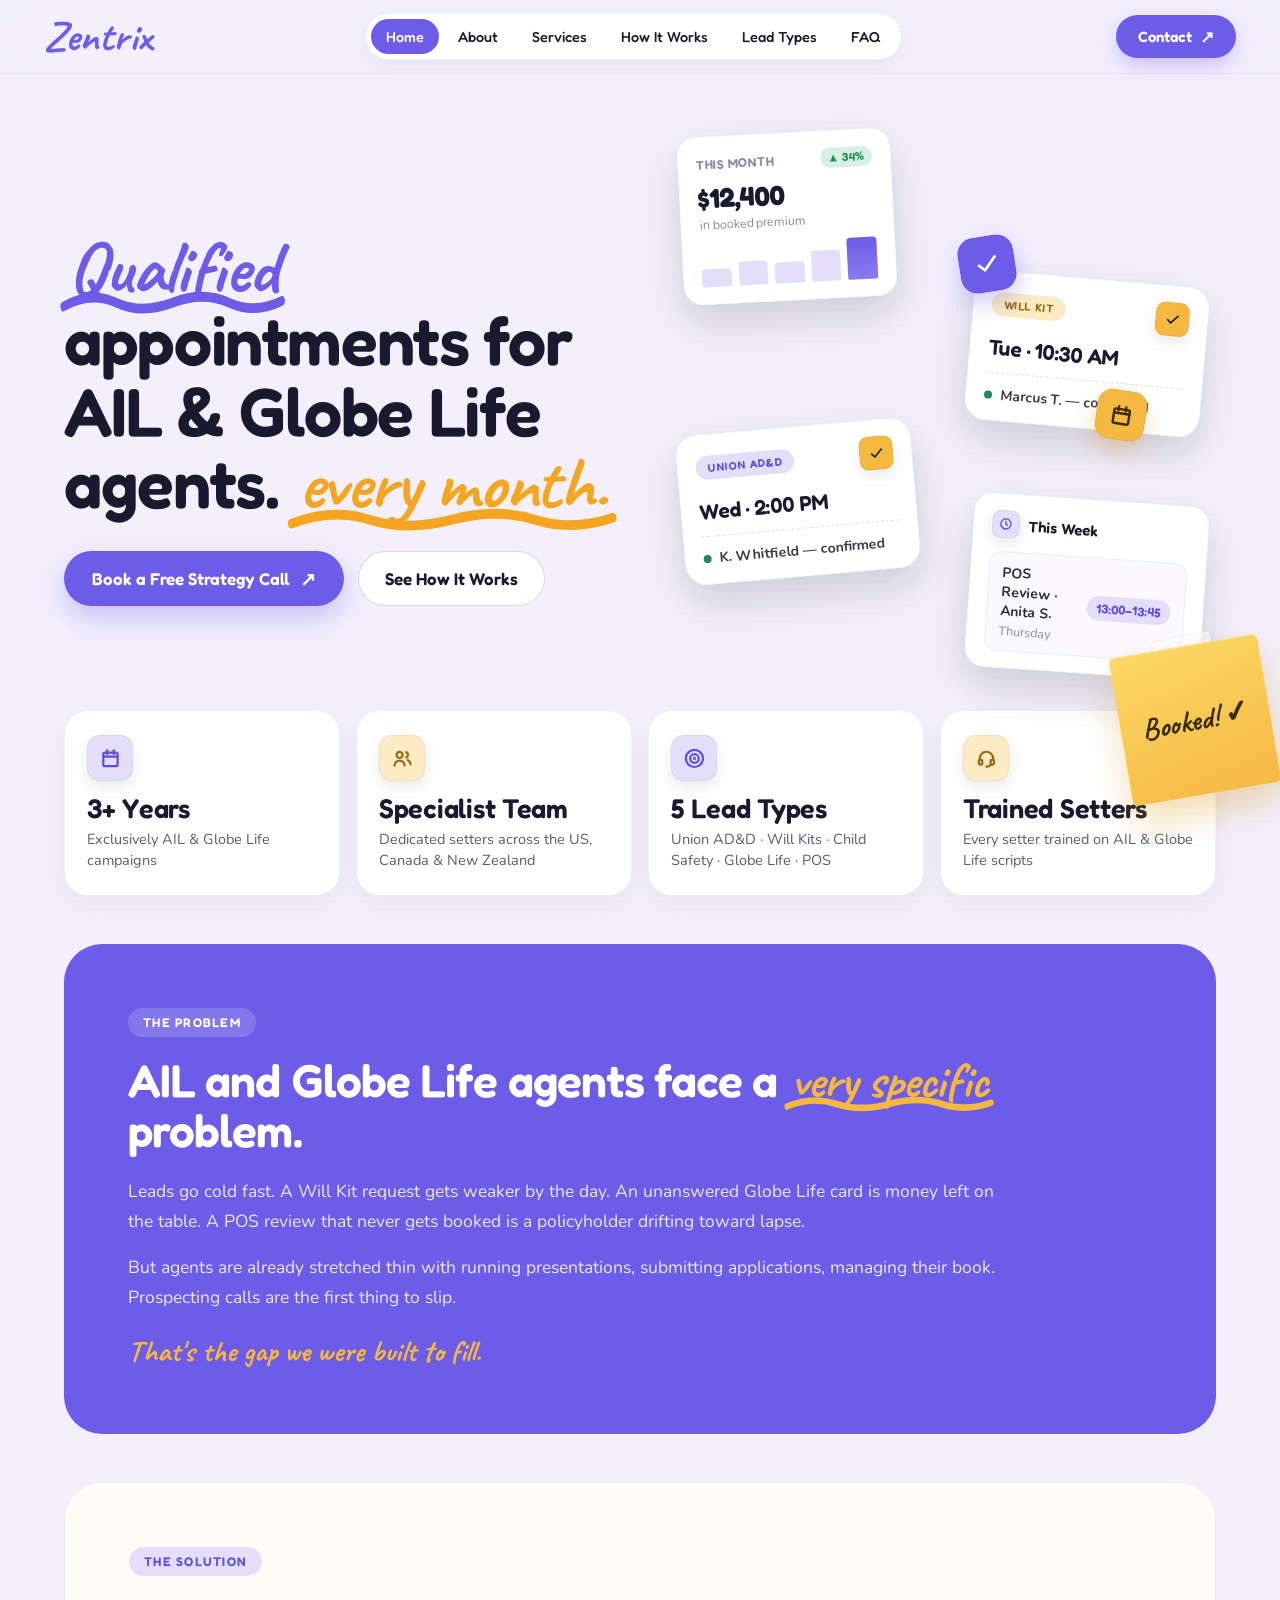
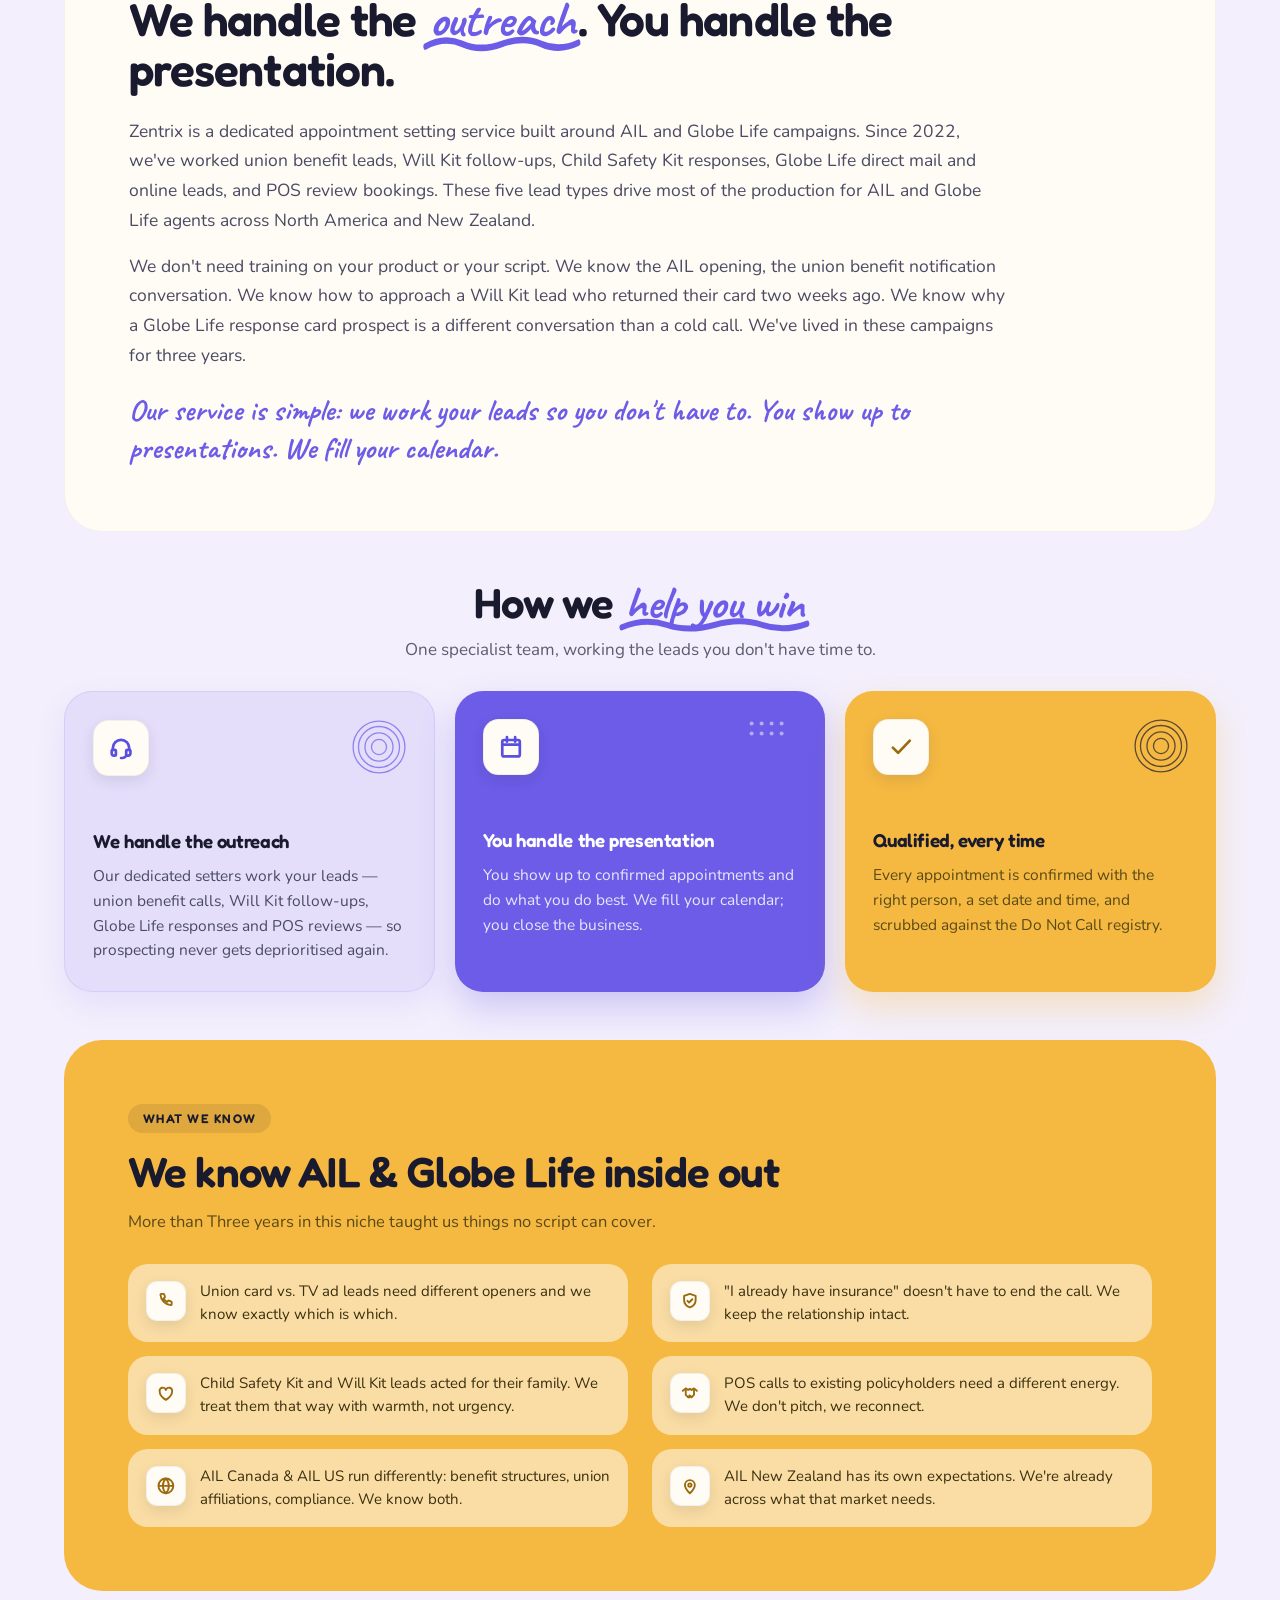
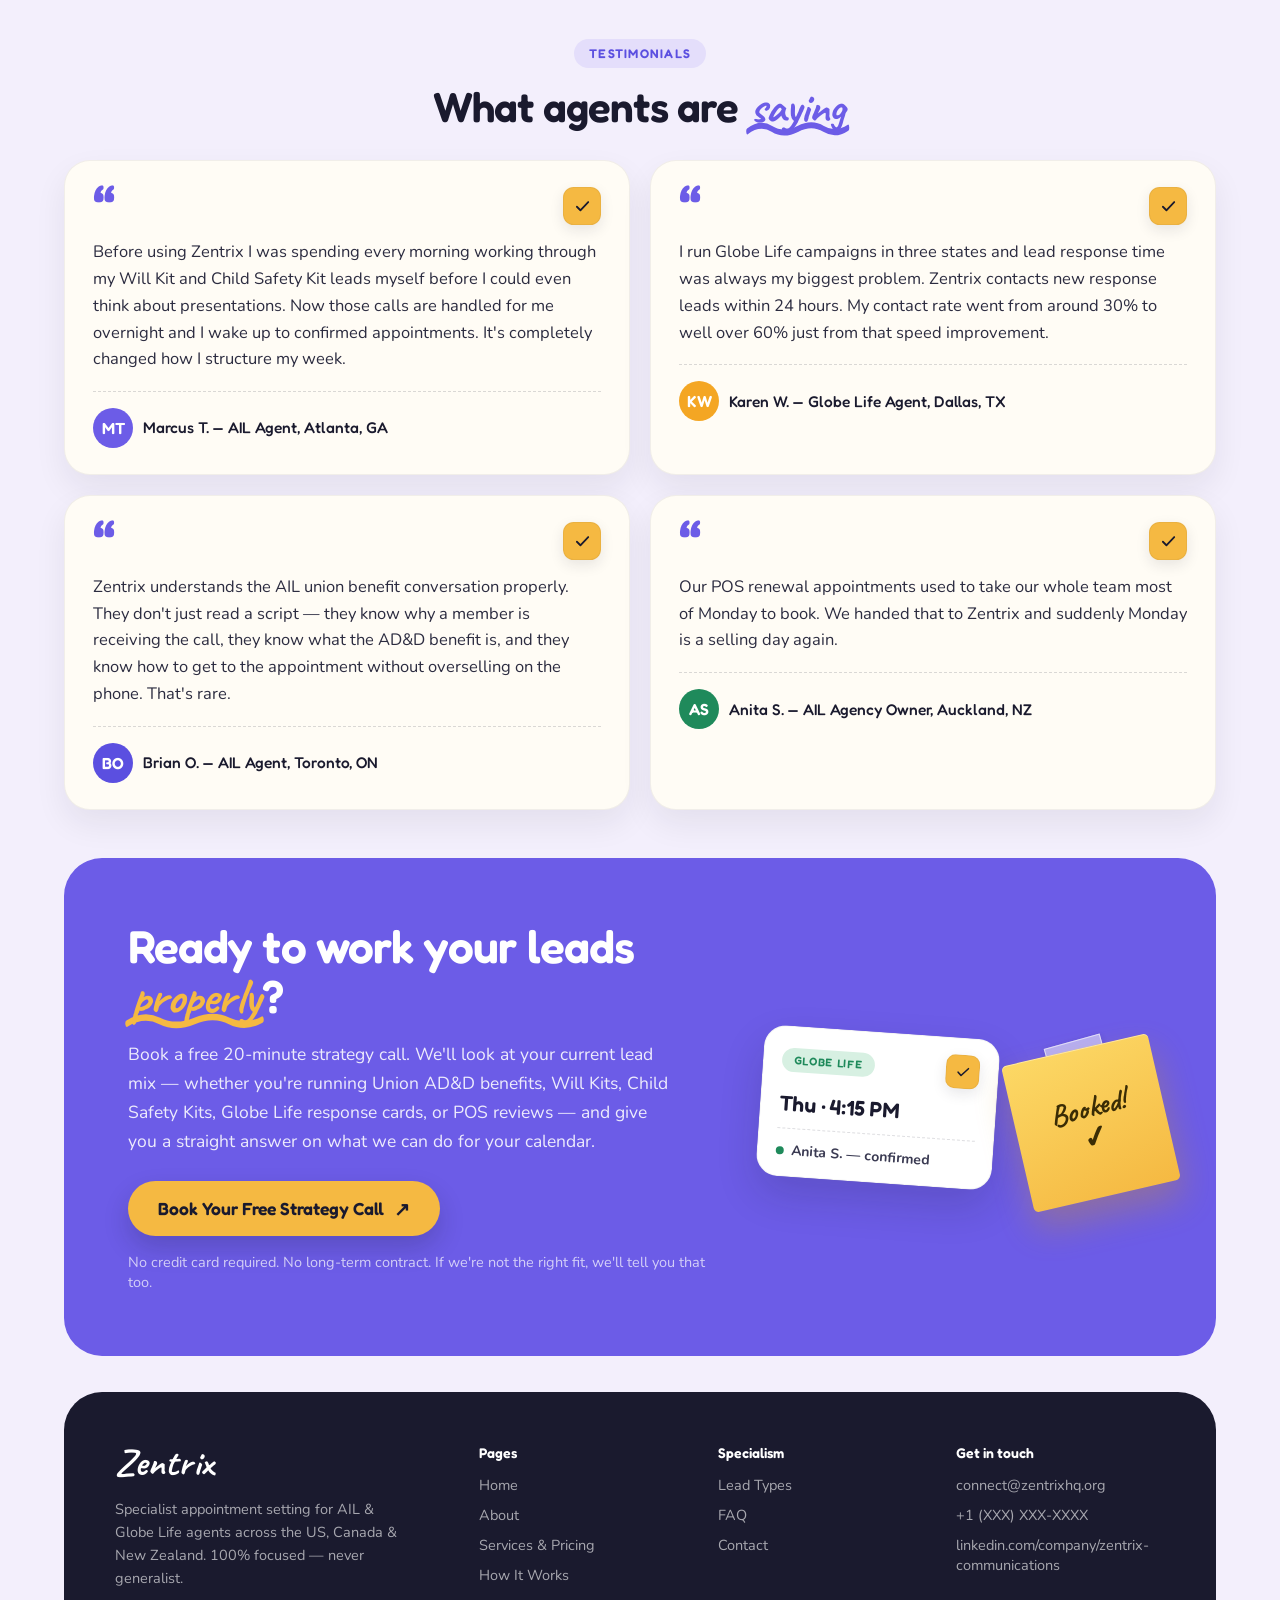
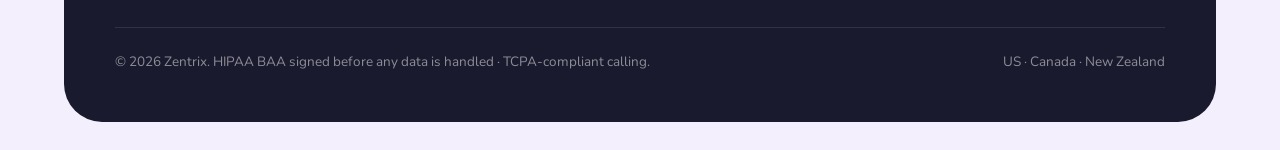
==== site/index.html @ c386e7de "Add files via upload" ====
<!DOCTYPE html>
<html lang="en">
<head>
<meta charset="utf-8">
<meta name="viewport" content="width=device-width, initial-scale=1">
<title>Zentrix — Appointment Setting for AIL &amp; Globe Life Agents</title>
<meta name="description" content="Specialist appointment setting for AIL and Globe Life agents across the US, Canada and New Zealand. We work your leads so you don't have to.">
<link rel="preconnect" href="https://fonts.googleapis.com">
<link rel="preconnect" href="https://fonts.gstatic.com" crossorigin>
<link href="https://fonts.googleapis.com/css2?family=Fredoka:wght@400;500;600;700&family=Nunito:wght@400;500;600;700;800;900&family=Caveat:wght@600;700&display=swap" rel="stylesheet">
<link rel="stylesheet" href="css/style.css?v=4">
</head>
<body>

<nav class="site-nav">
  <a href="index.html" class="brand">
    <span>Zentrix</span>
  </a>
  <div class="nav-pills">
    <a href="index.html" class="active">Home</a>
    <a href="about.html">About</a>
    <a href="services.html">Services</a>
    <a href="how-it-works.html">How It Works</a>
    <a href="lead-types.html">Lead Types</a>
    <a href="faq.html">FAQ</a>
  </div>
  <a href="contact.html" class="nav-cta">Contact <span style="font-size:17px">↗</span></a>
  <button class="nav-toggle" aria-label="Menu"><span></span></button>
</nav>
<div class="mobile-menu">
  <a href="index.html" class="active">Home</a>
  <a href="about.html">About</a>
  <a href="services.html">Services</a>
  <a href="how-it-works.html">How It Works</a>
  <a href="lead-types.html">Lead Types</a>
  <a href="faq.html">FAQ</a>
  <a href="contact.html">Contact</a>
</div>

<div class="companion">
  <div class="companion-inner">
    <div class="sticky-note" style="transform:rotate(-5deg)">
      <div class="tape"></div>
      <div class="body"><div class="text">Booked! ✓</div></div>
    </div>
  </div>
</div>

<main class="home-main">

  <!-- HERO -->
  <section class="hero">
    <div class="hero-grid">
      <div class="hero-copy">
        <h1 class="h1-lg" style="margin-top:20px">
          <span class="accent" style="color:#6C5CE7">Qualified<svg viewBox="0 0 220 16" preserveAspectRatio="none"><path d="M3 11 Q 30 3 55 9 T 110 9 T 165 9 T 217 8" fill="none" stroke="#6C5CE7" stroke-width="5" stroke-linecap="round"/></svg></span>
          appointments for AIL &amp; Globe Life agents.
          <span class="accent" style="color:#F4A623">every month.<svg viewBox="0 0 220 16" preserveAspectRatio="none"><path d="M3 11 Q 30 3 55 9 T 110 9 T 165 9 T 217 8" fill="none" stroke="#F4A623" stroke-width="5" stroke-linecap="round"/></svg></span>
        </h1>
        <div class="hero-actions">
          <a href="contact.html" class="btn btn-primary">Book a Free Strategy Call <span style="font-size:19px">↗</span></a>
          <a href="how-it-works.html" class="btn btn-ghost">See How It Works</a>
        </div>
      </div>

      <div class="hero-props">
        <div class="prop" data-reveal="card" data-delay="60" style="top:4px;left:0;z-index:6">
          <div style="transform:rotate(-3deg)">
            <div class="commission-card">
              <div class="top">
                <span class="label">This Month</span>
                <span class="badge">▲ 34%</span>
              </div>
              <div class="num">$12,400</div>
              <div class="sub">in booked premium</div>
              <div class="bars">
                <i style="height:42%"></i><i style="height:58%"></i><i style="height:50%"></i><i style="height:74%"></i><i class="last" style="height:100%"></i>
              </div>
            </div>
          </div>
        </div>
        <div class="prop" data-reveal="card" data-delay="150" style="top:150px;right:2%;z-index:5">
          <div style="transform:rotate(5deg)">
            <div class="appt-card">
              <div class="appt-top">
                <span class="appt-tag" style="background:#FCEBC4;color:#9a6a0d">WILL KIT</span>
                <span class="icon-tile" style="width:34px;height:34px;background:#F5B942;color:#1A1A2E"><svg class="icon" viewBox="0 0 24 24"><use href="assets/icons/sprite.svg#icon-check"></use></svg></span>
              </div>
              <div class="appt-time">Tue · 10:30 AM</div>
              <div class="appt-name"><span class="dot"></span><span class="lbl">Marcus T. — confirmed</span></div>
            </div>
          </div>
        </div>
        <div class="prop" data-reveal="card" data-delay="240" style="top:298px;left:0;z-index:7">
          <div style="transform:rotate(-5deg)">
            <div class="appt-card">
              <div class="appt-top">
                <span class="appt-tag" style="background:#E4DEFB;color:#5B4FE0">UNION AD&amp;D</span>
                <span class="icon-tile" style="width:34px;height:34px;background:#F5B942;color:#1A1A2E"><svg class="icon" viewBox="0 0 24 24"><use href="assets/icons/sprite.svg#icon-check"></use></svg></span>
              </div>
              <div class="appt-time">Wed · 2:00 PM</div>
              <div class="appt-name"><span class="dot"></span><span class="lbl">K. Whitfield — confirmed</span></div>
            </div>
          </div>
        </div>
        <div class="prop" data-reveal="card" data-delay="120" style="top:262px;right:13%;z-index:9">
          <div style="transform:rotate(9deg)">
            <span class="icon-tile shadow-gold" style="width:50px;height:50px;background:#F5B942;color:#3a2c05;border-radius:15px"><svg class="icon" viewBox="0 0 24 24"><use href="assets/icons/sprite.svg#icon-calendar"></use></svg></span>
          </div>
        </div>
        <div class="prop" data-reveal="card" data-delay="90" style="top:108px;left:52%;z-index:9">
          <div style="transform:rotate(-9deg)">
            <span class="icon-tile shadow-purple" style="width:56px;height:56px;background:#6C5CE7;color:#fff;border-radius:17px"><svg class="icon" viewBox="0 0 24 24"><use href="assets/icons/sprite.svg#icon-check"></use></svg></span>
          </div>
        </div>
        <div class="prop" data-reveal="card" data-delay="300" style="bottom:14px;right:2%;z-index:8">
          <div style="transform:rotate(4deg)">
            <div class="reminder-card">
              <div class="head">
                <span class="icon-tile" style="width:28px;height:28px;background:#E4DEFB;color:#5B4FE0"><svg class="icon" viewBox="0 0 24 24"><use href="assets/icons/sprite.svg#icon-clock"></use></svg></span>
                <span class="t">This Week</span>
              </div>
              <div class="row">
                <div><div class="a">POS Review · Anita S.</div><div class="b">Thursday</div></div>
                <span class="time">13:00–13:45</span>
              </div>
            </div>
          </div>
        </div>
      </div>
    </div>
  </section>

  <!-- STATS STRIP -->
  <section class="wrap">
    <div class="stats-grid">
      <div class="stat-card" data-reveal="card" data-delay="0">
        <span class="icon-tile" style="width:46px;height:46px;background:#E4DEFB;color:#5B4FE0"><svg class="icon" viewBox="0 0 24 24"><use href="assets/icons/sprite.svg#icon-calendar"></use></svg></span>
        <div class="stat-value">3+ Years</div>
        <div class="stat-label">Exclusively AIL &amp; Globe Life campaigns</div>
      </div>
      <div class="stat-card" data-reveal="card" data-delay="90">
        <span class="icon-tile" style="width:46px;height:46px;background:#FCEBC4;color:#9a6a0d"><svg class="icon" viewBox="0 0 24 24"><use href="assets/icons/sprite.svg#icon-users"></use></svg></span>
        <div class="stat-value">Specialist Team</div>
        <div class="stat-label">Dedicated setters across the US, Canada &amp; New Zealand</div>
      </div>
      <div class="stat-card" data-reveal="card" data-delay="180">
        <span class="icon-tile" style="width:46px;height:46px;background:#E4DEFB;color:#5B4FE0"><svg class="icon" viewBox="0 0 24 24"><use href="assets/icons/sprite.svg#icon-target"></use></svg></span>
        <div class="stat-value">5 Lead Types</div>
        <div class="stat-label">Union AD&amp;D · Will Kits · Child Safety · Globe Life · POS</div>
      </div>
      <div class="stat-card" data-reveal="card" data-delay="270">
        <span class="icon-tile" style="width:46px;height:46px;background:#FCEBC4;color:#9a6a0d"><svg class="icon" viewBox="0 0 24 24"><use href="assets/icons/sprite.svg#icon-headset"></use></svg></span>
        <div class="stat-value">Trained Setters</div>
        <div class="stat-label">Every setter trained on AIL &amp; Globe Life scripts</div>
      </div>
    </div>
  </section>

  <!-- PROBLEM -->
  <section class="wrap">
  <div class="section-block purple" data-reveal>
    <svg style="position:absolute;bottom:-30px;left:-20px;opacity:.7" width="200" height="24" viewBox="0 0 160 24" fill="none" stroke="rgba(255,255,255,.32)" stroke-width="4" stroke-linecap="round"><path d="M4 12 Q 20 2 36 12 T 68 12 T 100 12 T 132 12 T 156 12"/></svg>
    <div style="position:relative;max-width:880px">
      <span class="eyebrow on-purple">The Problem</span>
      <h2 class="h2-lg" style="margin-top:18px">AIL and Globe Life agents face a <span class="accent" style="color:#F5B942">very specific<svg viewBox="0 0 220 16" preserveAspectRatio="none"><path d="M3 11 Q 30 3 55 9 T 110 9 T 165 9 T 217 8" fill="none" stroke="#F5B942" stroke-width="5" stroke-linecap="round"/></svg></span> problem.</h2>
      <p style="font-size:17.5px;line-height:1.7;color:rgba(255,255,255,.86);margin:22px 0 0">Leads go cold fast. A Will Kit request gets weaker by the day. An unanswered Globe Life card is money left on the table. A POS review that never gets booked is a policyholder drifting toward lapse.</p>
      <p style="font-size:17.5px;line-height:1.7;color:rgba(255,255,255,.86);margin:16px 0 0">But agents are already stretched thin with running presentations, submitting applications, managing their book. Prospecting calls are the first thing to slip.</p>
      <p style="font-family:Caveat;font-weight:700;font-size:30px;color:#F5B942;margin:20px 0 0">That's the gap we were built to fill.</p>
    </div>
  </div>
  </section>

  <!-- SOLUTION -->
  <section class="wrap">
  <div class="section-block cream" data-reveal>
    <div style="position:relative;max-width:880px">
      <span class="eyebrow light">The Solution</span>
      <h2 class="h2-lg" style="margin-top:18px">We handle the <span class="accent" style="color:#6C5CE7">outreach<svg viewBox="0 0 220 16" preserveAspectRatio="none"><path d="M3 11 Q 30 3 55 9 T 110 9 T 165 9 T 217 8" fill="none" stroke="#6C5CE7" stroke-width="5" stroke-linecap="round"/></svg></span>. You handle the presentation.</h2>
      <p style="font-size:17.5px;line-height:1.7;color:#4A4A63;margin:22px 0 0">Zentrix is a dedicated appointment setting service built around AIL and Globe Life campaigns. Since 2022, we've worked union benefit leads, Will Kit follow-ups, Child Safety Kit responses, Globe Life direct mail and online leads, and POS review bookings. These five lead types drive most of the production for AIL and Globe Life agents across North America and New Zealand.</p>
      <p style="font-size:17.5px;line-height:1.7;color:#4A4A63;margin:16px 0 0">We don't need training on your product or your script. We know the AIL opening, the union benefit notification conversation. We know how to approach a Will Kit lead who returned their card two weeks ago. We know why a Globe Life response card prospect is a different conversation than a cold call. We've lived in these campaigns for three years.</p>
      <p style="font-family:Caveat;font-weight:700;font-size:30px;color:#6C5CE7;margin:20px 0 0">Our service is simple: we work your leads so you don't have to. You show up to presentations. We fill your calendar.</p>
    </div>
  </div>
  </section>

  <!-- FEATURES -->
  <section class="wrap" style="margin-top:48px">
    <div data-reveal style="text-align:center;max-width:640px;margin:0 auto 30px">
      <h2 class="h2">How we <span class="accent" style="color:#6C5CE7">help you win<svg viewBox="0 0 220 16" preserveAspectRatio="none"><path d="M3 11 Q 30 3 55 9 T 110 9 T 165 9 T 217 8" fill="none" stroke="#6C5CE7" stroke-width="5" stroke-linecap="round"/></svg></span></h2>
      <p style="font-size:17px;color:#5C5C72;margin:12px 0 0">One specialist team, working the leads you don't have time to.</p>
    </div>
    <div class="feature-grid">
      <div class="feature-card lavender" data-reveal="card" data-delay="0">
        <div class="top-row">
          <span class="icon-tile" style="width:56px;height:56px;background:#FFFCF5;color:#5B4FE0"><svg class="icon" viewBox="0 0 24 24"><use href="assets/icons/sprite.svg#icon-headset"></use></svg></span>
          <svg class="doodle" width="54" height="54" viewBox="0 0 100 100" fill="none" stroke="#6C5CE7" stroke-width="2.4"><circle cx="50" cy="50" r="14"/><circle cx="50" cy="50" r="26"/><circle cx="50" cy="50" r="38"/><circle cx="50" cy="50" r="48"/></svg>
        </div>
        <h3>We handle the outreach</h3>
        <p>Our dedicated setters work your leads — union benefit calls, Will Kit follow-ups, Globe Life responses and POS reviews — so prospecting never gets deprioritised again.</p>
      </div>
      <div class="feature-card purple" data-reveal="card" data-delay="110">
        <div class="top-row">
          <span class="icon-tile" style="width:56px;height:56px;background:#FFFCF5;color:#5B4FE0"><svg class="icon" viewBox="0 0 24 24"><use href="assets/icons/sprite.svg#icon-calendar"></use></svg></span>
          <svg class="doodle" width="50" height="50" viewBox="0 0 65 65"><circle cx="6" cy="6" r="2.6" fill="rgba(255,255,255,.7)"/><circle cx="19" cy="6" r="2.6" fill="rgba(255,255,255,.7)"/><circle cx="32" cy="6" r="2.6" fill="rgba(255,255,255,.7)"/><circle cx="45" cy="6" r="2.6" fill="rgba(255,255,255,.7)"/><circle cx="6" cy="19" r="2.6" fill="rgba(255,255,255,.7)"/><circle cx="19" cy="19" r="2.6" fill="rgba(255,255,255,.7)"/><circle cx="32" cy="19" r="2.6" fill="rgba(255,255,255,.7)"/><circle cx="45" cy="19" r="2.6" fill="rgba(255,255,255,.7)"/></svg>
        </div>
        <h3>You handle the presentation</h3>
        <p>You show up to confirmed appointments and do what you do best. We fill your calendar; you close the business.</p>
      </div>
      <div class="feature-card gold" data-reveal="card" data-delay="220">
        <div class="top-row">
          <span class="icon-tile" style="width:56px;height:56px;background:#FFFCF5;color:#9a6a0d"><svg class="icon" viewBox="0 0 24 24"><use href="assets/icons/sprite.svg#icon-check"></use></svg></span>
          <svg class="doodle" width="54" height="54" viewBox="0 0 100 100" fill="none" stroke="#1A1A2E" stroke-width="2.4"><circle cx="50" cy="50" r="14"/><circle cx="50" cy="50" r="26"/><circle cx="50" cy="50" r="38"/><circle cx="50" cy="50" r="48"/></svg>
        </div>
        <h3>Qualified, every time</h3>
        <p>Every appointment is confirmed with the right person, a set date and time, and scrubbed against the Do Not Call registry.</p>
      </div>
    </div>
  </section>

  <!-- WHY SPECIALISATION -->
  <section class="wrap">
  <div class="section-block gold" data-reveal>
    <div style="max-width:720px">
      <span class="eyebrow on-gold">What We Know</span>
      <h2 class="h2" style="margin-top:16px;color:#1A1A2E">We know AIL &amp; Globe Life inside out</h2>
      <p style="font-size:16.5px;line-height:1.6;color:#5a4a16;margin:14px 0 0">More than Three years in this niche taught us things no script can cover.</p>
    </div>
    <div class="why-grid">
      <div class="why-row on-gold" data-reveal="card" data-delay="0">
        <span class="icon-tile" style="width:40px;height:40px;background:#FFFCF5;color:#9a6a0d"><svg class="icon" viewBox="0 0 24 24"><use href="assets/icons/sprite.svg#icon-phone"></use></svg></span>
        <p>Union card vs. TV ad leads need different openers and we know exactly which is which.</p>
      </div>
      <div class="why-row on-gold" data-reveal="card" data-delay="90">
        <span class="icon-tile" style="width:40px;height:40px;background:#FFFCF5;color:#9a6a0d"><svg class="icon" viewBox="0 0 24 24"><use href="assets/icons/sprite.svg#icon-shield"></use></svg></span>
        <p>"I already have insurance" doesn't have to end the call. We keep the relationship intact.</p>
      </div>
      <div class="why-row on-gold" data-reveal="card" data-delay="0">
        <span class="icon-tile" style="width:40px;height:40px;background:#FFFCF5;color:#9a6a0d"><svg class="icon" viewBox="0 0 24 24"><use href="assets/icons/sprite.svg#icon-heart"></use></svg></span>
        <p>Child Safety Kit and Will Kit leads acted for their family. We treat them that way with warmth, not urgency.</p>
      </div>
      <div class="why-row on-gold" data-reveal="card" data-delay="90">
        <span class="icon-tile" style="width:40px;height:40px;background:#FFFCF5;color:#9a6a0d"><svg class="icon" viewBox="0 0 24 24"><use href="assets/icons/sprite.svg#icon-handshake"></use></svg></span>
        <p>POS calls to existing policyholders need a different energy. We don't pitch, we reconnect.</p>
      </div>
      <div class="why-row on-gold" data-reveal="card" data-delay="0">
        <span class="icon-tile" style="width:40px;height:40px;background:#FFFCF5;color:#9a6a0d"><svg class="icon" viewBox="0 0 24 24"><use href="assets/icons/sprite.svg#icon-globe"></use></svg></span>
        <p>AIL Canada &amp; AIL US run differently: benefit structures, union affiliations, compliance. We know both.</p>
      </div>
      <div class="why-row on-gold" data-reveal="card" data-delay="90">
        <span class="icon-tile" style="width:40px;height:40px;background:#FFFCF5;color:#9a6a0d"><svg class="icon" viewBox="0 0 24 24"><use href="assets/icons/sprite.svg#icon-pin"></use></svg></span>
        <p>AIL New Zealand has its own expectations. We're already across what that market needs.</p>
      </div>
    </div>
  </div>
  </section>

  <!-- TESTIMONIALS -->
  <section class="wrap" style="margin-top:48px">
    <div data-reveal style="text-align:center;max-width:640px;margin:0 auto 30px">
      <span class="eyebrow light">Testimonials</span>
      <h2 class="h2" style="margin-top:16px">What agents are <span class="accent" style="color:#6C5CE7">saying<svg viewBox="0 0 220 16" preserveAspectRatio="none"><path d="M3 11 Q 30 3 55 9 T 110 9 T 165 9 T 217 8" fill="none" stroke="#6C5CE7" stroke-width="5" stroke-linecap="round"/></svg></span></h2>
    </div>
    <div class="testi-grid">
      <div class="testi-card" data-reveal="card" data-delay="0" style="transform:rotate(-2deg)">
        <div class="testi-top">
          <div class="testi-quote-mark">&ldquo;</div>
          <span class="icon-tile" style="width:38px;height:38px;background:#F5B942;color:#1A1A2E"><svg class="icon" viewBox="0 0 24 24"><use href="assets/icons/sprite.svg#icon-check"></use></svg></span>
        </div>
        <p>Before using Zentrix I was spending every morning working through my Will Kit and Child Safety Kit leads myself before I could even think about presentations. Now those calls are handled for me overnight and I wake up to confirmed appointments. It's completely changed how I structure my week.</p>
        <div class="testi-foot">
          <div class="avatar" style="background:#6C5CE7">MT</div>
          <div class="testi-name">Marcus T. — AIL Agent, Atlanta, GA</div>
        </div>
      </div>
      <div class="testi-card" data-reveal="card" data-delay="110" style="transform:rotate(2deg)">
        <div class="testi-top">
          <div class="testi-quote-mark">&ldquo;</div>
          <span class="icon-tile" style="width:38px;height:38px;background:#F5B942;color:#1A1A2E"><svg class="icon" viewBox="0 0 24 24"><use href="assets/icons/sprite.svg#icon-check"></use></svg></span>
        </div>
        <p>I run Globe Life campaigns in three states and lead response time was always my biggest problem. Zentrix contacts new response leads within 24 hours. My contact rate went from around 30% to well over 60% just from that speed improvement.</p>
        <div class="testi-foot">
          <div class="avatar" style="background:#F4A623">KW</div>
          <div class="testi-name">Karen W. — Globe Life Agent, Dallas, TX</div>
        </div>
      </div>
      <div class="testi-card" data-reveal="card" data-delay="0" style="transform:rotate(1.5deg)">
        <div class="testi-top">
          <div class="testi-quote-mark">&ldquo;</div>
          <span class="icon-tile" style="width:38px;height:38px;background:#F5B942;color:#1A1A2E"><svg class="icon" viewBox="0 0 24 24"><use href="assets/icons/sprite.svg#icon-check"></use></svg></span>
        </div>
        <p>Zentrix understands the AIL union benefit conversation properly. They don't just read a script — they know why a member is receiving the call, they know what the AD&amp;D benefit is, and they know how to get to the appointment without overselling on the phone. That's rare.</p>
        <div class="testi-foot">
          <div class="avatar" style="background:#5B4FE0">BO</div>
          <div class="testi-name">Brian O. — AIL Agent, Toronto, ON</div>
        </div>
      </div>
      <div class="testi-card" data-reveal="card" data-delay="110" style="transform:rotate(-1.5deg)">
        <div class="testi-top">
          <div class="testi-quote-mark">&ldquo;</div>
          <span class="icon-tile" style="width:38px;height:38px;background:#F5B942;color:#1A1A2E"><svg class="icon" viewBox="0 0 24 24"><use href="assets/icons/sprite.svg#icon-check"></use></svg></span>
        </div>
        <p>Our POS renewal appointments used to take our whole team most of Monday to book. We handed that to Zentrix and suddenly Monday is a selling day again.</p>
        <div class="testi-foot">
          <div class="avatar" style="background:#1F8A5B">AS</div>
          <div class="testi-name">Anita S. — AIL Agency Owner, Auckland, NZ</div>
        </div>
      </div>
    </div>
  </section>

  <!-- CTA -->
  <section class="wrap" style="margin-bottom:36px">
  <div class="section-block purple js-cta" data-reveal style="margin-top:48px;padding:clamp(44px,5vw,76px)">
    <div class="home-cta-grid">
      <div style="color:#fff;position:relative;z-index:2">
        <h2 class="h2-lg">Ready to work your leads <span class="accent" style="color:#F5B942">properly<svg viewBox="0 0 220 16" preserveAspectRatio="none"><path d="M3 11 Q 30 3 55 9 T 110 9 T 165 9 T 217 8" fill="none" stroke="#F5B942" stroke-width="5" stroke-linecap="round"/></svg></span>?</h2>
        <p style="font-size:17.5px;line-height:1.65;color:rgba(255,255,255,.88);margin:18px 0 0;max-width:540px">Book a free 20-minute strategy call. We'll look at your current lead mix — whether you're running Union AD&amp;D benefits, Will Kits, Child Safety Kits, Globe Life response cards, or POS reviews — and give you a straight answer on what we can do for your calendar.</p>
        <a href="contact.html" class="btn btn-gold" style="margin-top:26px">Book Your Free Strategy Call <span style="font-size:19px">↗</span></a>
        <p style="font-size:14.5px;color:rgba(255,255,255,.7);margin:16px 0 0">No credit card required. No long-term contract. If we're not the right fit, we'll tell you that too.</p>
      </div>
      <div class="cta-right" style="position:relative;display:flex;justify-content:center;align-items:center;min-height:230px">
        <div style="transform:rotate(4deg)">
          <div class="appt-card">
            <div class="appt-top">
              <span class="appt-tag" style="background:#D7F0E2;color:#1F8A5B">GLOBE LIFE</span>
              <span class="icon-tile" style="width:34px;height:34px;background:#F5B942;color:#1A1A2E"><svg class="icon" viewBox="0 0 24 24"><use href="assets/icons/sprite.svg#icon-check"></use></svg></span>
            </div>
            <div class="appt-time">Thu · 4:15 PM</div>
            <div class="appt-name"><span class="dot"></span><span class="lbl">Anita S. — confirmed</span></div>
          </div>
        </div>
      </div>
    </div>
  </div>
  </section>

</main>

<footer class="site-footer">
  <div class="footer-inner">
    <div class="footer-top">
      <div>
        <div class="footer-brand">
          <span>Zentrix</span>
        </div>
        <p>Specialist appointment setting for AIL &amp; Globe Life agents across the US, Canada &amp; New Zealand. 100% focused — never generalist.</p>
      </div>
      <div>
        <div class="footer-col-title">Pages</div>
        <a class="footer-link" href="index.html">Home</a>
        <a class="footer-link" href="about.html">About</a>
        <a class="footer-link" href="services.html">Services &amp; Pricing</a>
        <a class="footer-link" href="how-it-works.html">How It Works</a>
      </div>
      <div>
        <div class="footer-col-title">Specialism</div>
        <a class="footer-link" href="lead-types.html">Lead Types</a>
        <a class="footer-link" href="faq.html">FAQ</a>
        <a class="footer-link" href="contact.html">Contact</a>
      </div>
      <div>
        <div class="footer-col-title">Get in touch</div>
        <span class="footer-link">connect@zentrixhq.org</span>
        <span class="footer-link">+1 (XXX) XXX-XXXX</span>
        <span class="footer-link">linkedin.com/company/zentrix-communications</span>
      </div>
    </div>
    <div class="footer-bottom">
      <span>© 2026 Zentrix. HIPAA BAA signed before any data is handled · TCPA-compliant calling.</span>
      <span>US · Canada · New Zealand</span>
    </div>
  </div>
</footer>

<script src="js/main.js?v=4"></script>
</body>
</html>
---- site/css/style.css ----
/* ===== Design tokens ===== */
:root{
  --purple:#6C5CE7;
  --purple-dark:#5B4FE0;
  --lavender:#E4DEFB;
  --gold:#F5B942;
  --gold-dark:#F4A623;
  --cream:#FFFCF5;
  --ink:#1A1A2E;
  --ink-soft:#4A4A63;
  --ink-mute:#5C5C72;
  --gold-ink:#9a6a0d;
  --gold-ink-deep:#5a4a16;
  --green-bg:#D7F0E2;
  --green-ink:#1F8A5B;
  --gold-chip-bg:#FCEBC4;
  --bg:#F3EFFC;
  --shadow-card:0 10px 26px rgba(26,26,46,.05);
}
*{box-sizing:border-box}
html{scroll-behavior:smooth}
body{margin:0;background:var(--bg);font-family:Nunito,sans-serif;color:var(--ink);-webkit-font-smoothing:antialiased;overflow-x:clip}
button{font-family:inherit}
img,svg{display:block}
a{color:inherit;text-decoration:none}
::selection{background:var(--lavender)}
.wrap{max-width:1240px;margin:0 auto;padding:0 clamp(16px,4vw,44px)}
.wrap-narrow{max-width:980px;margin:0 auto;padding:0 clamp(16px,4vw,44px)}
.wrap-mid{max-width:1080px;margin:0 auto;padding:0 clamp(16px,4vw,44px)}

@keyframes zx-float{0%,100%{transform:translateY(0)}50%{transform:translateY(-9px)}}

/* ===== Top nav ===== */
.site-nav{position:fixed;top:0;left:0;right:0;z-index:60;display:flex;align-items:center;justify-content:space-between;gap:16px;padding:13px clamp(16px,4vw,44px);background:rgba(243,239,252,.85);backdrop-filter:blur(12px);border-bottom:1px solid rgba(26,26,46,.06)}
.site-nav .brand{display:flex;align-items:center;gap:10px;flex:0 0 auto}
.site-nav .brand span{font-family:Caveat,cursive;font-weight:700;font-size:42px;letter-spacing:.5px;line-height:1;color:var(--purple);text-shadow:0 1px 0 rgba(108,92,231,.18)}
.nav-pills{display:flex;align-items:center;gap:4px;background:#fff;border:1px solid rgba(26,26,46,.06);padding:5px;border-radius:999px;box-shadow:0 6px 16px rgba(26,26,46,.05);overflow-x:auto;max-width:62vw}
.nav-pills a{font-family:Fredoka;font-weight:500;font-size:14.5px;padding:9px 15px;border-radius:999px;border:none;cursor:pointer;white-space:nowrap;background-color:transparent;color:var(--ink)}
.nav-pills a.active{background-color:var(--purple);color:#fff}
.nav-cta{flex:0 0 auto;display:inline-flex;align-items:center;gap:8px;background:var(--purple);color:#fff;border:none;padding:11px 22px;border-radius:999px;font-family:Fredoka;font-weight:600;font-size:15px;cursor:pointer;box-shadow:0 8px 18px rgba(108,92,231,.3);transition:background-color .2s}
.nav-cta:hover{background-color:var(--purple-dark)}
.nav-toggle{display:none;flex:0 0 auto;width:42px;height:42px;border-radius:50%;border:1px solid rgba(26,26,46,.1);background:#fff;align-items:center;justify-content:center;cursor:pointer}
.nav-toggle span{display:block;width:18px;height:2px;background:var(--ink);position:relative}
.nav-toggle span::before,.nav-toggle span::after{content:"";position:absolute;left:0;width:18px;height:2px;background:var(--ink)}
.nav-toggle span::before{top:-6px}
.nav-toggle span::after{top:6px}
.mobile-menu{display:none;position:fixed;top:68px;left:12px;right:12px;z-index:59;background:#fff;border-radius:24px;box-shadow:0 18px 40px rgba(26,26,46,.18);padding:10px;flex-direction:column;gap:4px}
.mobile-menu.show{display:flex}
.mobile-menu a{font-family:Fredoka;font-weight:500;font-size:15.5px;padding:12px 16px;border-radius:14px;color:var(--ink)}
.mobile-menu a.active{background:var(--lavender);color:var(--purple-dark)}
@media (max-width:900px){.nav-toggle{display:flex}}

/* Scroll-travelling sticky-note companion */
.companion{position:fixed;z-index:35;right:max(10px,calc((100vw - 1240px)/2 - 64px));top:16vh;pointer-events:none;will-change:top,left,opacity;transition:left .92s cubic-bezier(.6,-.05,.2,1.28),opacity .42s ease}
.companion-inner{animation:zx-float 4.5s ease-in-out infinite}
@media (max-width:900px){.companion{right:8px}.companion .sticky-note{width:82px;height:82px}.companion .sticky-note .text{font-size:18px}}
/* side-switch pop burst */
@keyframes comp-pop{0%,100%{transform:scale(1) rotate(0)}45%{transform:scale(1.24) rotate(13deg)}}
.companion.pop{animation:comp-pop .55s cubic-bezier(.2,1.3,.4,1)}
/* CTA paste note (injected by JS into .cta-right) */
.cta-paste-note{position:absolute;bottom:-16px;right:-20px;width:108px;height:108px;opacity:0;transform:rotate(-24deg) scale(0.15) translateY(-70px);transition:opacity .48s .1s ease,transform .64s .05s cubic-bezier(.2,1.45,.35,1);pointer-events:none}
.cta-paste-note.pasted{opacity:1;transform:rotate(-13deg) scale(1) translateY(0)}

main{padding-top:120px}
main.home-main{padding-top:92px}

/* ===== Section blocks ===== */
.section-block{position:relative;margin:48px auto 0;padding:clamp(40px,5vw,68px);border-radius:38px;overflow:hidden}
.section-block.purple{background:var(--purple);color:#fff}
.section-block.cream{background:var(--cream);border:1px solid rgba(26,26,46,.05)}
.section-block.gold{background:var(--gold)}
.eyebrow{display:inline-flex;padding:7px 15px;border-radius:999px;font-family:Fredoka;font-weight:600;font-size:12.5px;letter-spacing:.1em;text-transform:uppercase}
.eyebrow.on-purple{background:rgba(255,255,255,.16);color:#fff}
.eyebrow.on-gold{background:rgba(26,26,46,.1);color:var(--ink)}
.eyebrow.light{background:var(--lavender);color:var(--purple-dark)}
.eyebrow.green{background:var(--green-bg);color:var(--green-ink)}

h1,h2,h3{font-family:Fredoka;font-weight:600;letter-spacing:-.02em;margin:0}
.h1{font-size:clamp(36px,5vw,60px);line-height:1.06}
.h1-lg{font-size:clamp(38px,5.4vw,68px);line-height:1.04}
.h2{font-size:clamp(28px,3.4vw,42px);line-height:1.1}
.h2-lg{font-size:clamp(30px,3.6vw,46px);line-height:1.08}
.h3{font-size:24px;letter-spacing:-.01em}
.lede{font-size:18px;line-height:1.65;color:var(--ink-soft)}

.accent{position:relative;white-space:nowrap;font-family:Caveat,cursive;font-weight:700;font-size:1.1em;line-height:1;padding:0 .06em;display:inline-block}
.accent svg{position:absolute;left:-2%;width:104%;height:.42em;bottom:-.16em;overflow:visible}

/* ===== Buttons ===== */
.btn{display:inline-flex;align-items:center;gap:10px;border:none;border-radius:999px;font-family:Fredoka;font-weight:600;cursor:pointer;text-decoration:none}
.btn-primary{background:var(--purple);color:#fff;padding:16px 28px;font-size:17px;box-shadow:0 12px 26px rgba(108,92,231,.32);transition:background-color .2s}
.btn-primary:hover{background-color:var(--purple-dark)}
.btn-ghost{background:#fff;color:var(--ink);border:1.5px solid rgba(26,26,46,.16);padding:16px 26px;font-size:17px;transition:border-color .2s,color .2s}
.btn-ghost:hover{border-color:var(--purple);color:var(--purple-dark)}
.btn-gold{background:var(--gold);color:var(--ink);padding:16px 30px;font-size:17.5px;box-shadow:0 12px 26px rgba(26,26,46,.2);transition:background-color .2s}
.btn-gold:hover{background-color:var(--gold-dark)}
.btn-block{width:100%;justify-content:center;padding:14px;font-size:16px}

/* ===== Icon tiles / "seal" ===== */
.icon-tile{display:flex;align-items:center;justify-content:center;border-radius:28%;box-shadow:0 5px 14px rgba(26,26,46,.10);border:1px solid rgba(26,26,46,.05);flex:0 0 auto}
.icon-tile .icon{width:52%;height:52%}
.icon-tile.shadow-purple{box-shadow:0 10px 22px rgba(108,92,231,.32)}
.icon-tile.shadow-gold{box-shadow:0 10px 22px rgba(214,150,20,.3)}
.icon-tile.shadow-green{box-shadow:0 10px 22px rgba(31,138,91,.28)}

/* ===== Stats strip ===== */
.stats-grid{display:grid;grid-template-columns:repeat(4,1fr);gap:16px;margin:14px auto 0}
.stat-card{background:#fff;border:1px solid rgba(26,26,46,.06);border-radius:24px;padding:24px 22px;box-shadow:var(--shadow-card)}
.stat-card .icon-tile{width:46px;height:46px;margin-bottom:14px}
.stat-value{font-family:Fredoka;font-weight:600;font-size:27px;letter-spacing:-.01em;line-height:1}
.stat-label{font-size:14.5px;line-height:1.45;color:var(--ink-mute);margin-top:7px}

/* ===== Feature cards ===== */
.feature-grid{display:grid;grid-template-columns:repeat(3,1fr);gap:20px}
.feature-card{border-radius:28px;padding:28px;min-height:248px;position:relative}
.feature-card .icon-tile{width:56px;height:56px}
.feature-card .top-row{display:flex;justify-content:space-between;align-items:flex-start}
.feature-card .doodle{opacity:.7}
.feature-card h3{margin:54px 0 0}
.feature-card p{font-size:15.5px;line-height:1.6;margin:12px 0 0}
.feature-card.lavender{background:var(--lavender);border:1px solid rgba(108,92,231,.12);box-shadow:0 12px 30px rgba(108,92,231,.1)}
.feature-card.lavender h3{color:var(--ink)}
.feature-card.lavender p{color:var(--ink-soft)}
.feature-card.purple{background:var(--purple);box-shadow:0 16px 34px rgba(108,92,231,.28)}
.feature-card.purple h3{color:#fff}
.feature-card.purple p{color:rgba(255,255,255,.85)}
.feature-card.gold{background:var(--gold);box-shadow:0 16px 34px rgba(245,185,66,.3)}
.feature-card.gold h3{color:var(--ink)}
.feature-card.gold p{color:var(--gold-ink-deep)}

/* ===== Why-spec / two-col text rows ===== */
.why-grid{display:grid;grid-template-columns:1fr 1fr;gap:14px 24px;margin-top:28px}
.why-row{display:flex;gap:14px;align-items:flex-start;border-radius:20px;padding:16px 18px}
.why-row.on-gold{background:rgba(255,252,245,.55)}
.why-row.on-white{background:#fff;border:1px solid rgba(26,26,46,.06);box-shadow:var(--shadow-card)}
.why-row.on-purple{background:rgba(255,255,255,.1)}
.why-row p{font-size:15px;line-height:1.55;margin:0}
.why-row.on-gold p{color:#3a2f10}
.why-row.on-white p{color:#3a3a52}
.why-row.on-purple p{color:rgba(255,255,255,.92)}
.why-row .icon-tile{flex:0 0 auto;margin-top:1px}

/* ===== Testimonials ===== */
.testi-grid{display:grid;grid-template-columns:1fr 1fr;gap:20px}
.testi-card{background:var(--cream);border:1px solid rgba(26,26,46,.06);border-radius:26px;padding:26px 28px;box-shadow:0 14px 32px rgba(26,26,46,.07)}
.testi-top{display:flex;justify-content:space-between;align-items:flex-start;margin-bottom:14px}
.testi-quote-mark{font-family:Fredoka;font-size:50px;line-height:.6;color:var(--purple);font-weight:700}
.testi-card p{font-size:16.5px;line-height:1.62;color:#2c2c40;margin:0}
.testi-foot{display:flex;align-items:center;gap:10px;margin-top:18px;padding-top:16px;border-top:1px dashed rgba(26,26,46,.16)}
.avatar{width:40px;height:40px;border-radius:50%;display:flex;align-items:center;justify-content:center;font-family:Fredoka;font-weight:600;color:#fff;font-size:16px}
.testi-name{font-family:Fredoka;font-weight:500;font-size:15.5px;color:var(--ink)}

/* ===== CTA band ===== */
.cta-band{background:var(--purple);border-radius:38px;padding:clamp(38px,4vw,60px);position:relative;overflow:hidden;display:grid;grid-template-columns:1.3fr .7fr;gap:24px;align-items:center}
.cta-band .cta-left{color:#fff}
.cta-band .cta-left p{font-size:17px;line-height:1.6;color:rgba(255,255,255,.86);margin:16px 0 0;max-width:520px}
.cta-band .cta-left .btn{margin-top:24px}
.cta-band .cta-right{position:relative;display:flex;justify-content:center;align-items:center;min-height:200px}

/* ===== Desk-prop cards ===== */
.appt-card{width:236px;background:#fff;border-radius:22px;padding:16px 18px;box-shadow:0 18px 40px rgba(26,26,46,.16);border:1px solid rgba(26,26,46,.05)}
.appt-card .appt-top{display:flex;justify-content:space-between;align-items:center;margin-bottom:14px}
.appt-tag{padding:5px 12px;border-radius:999px;font-family:Fredoka;font-weight:600;font-size:11px;letter-spacing:.06em}
.appt-card .appt-time{font-family:Fredoka;font-weight:600;font-size:21px;letter-spacing:-.01em;color:var(--ink)}
.appt-card .appt-name{display:flex;align-items:center;gap:8px;margin-top:12px;padding-top:12px;border-top:1px dashed rgba(26,26,46,.14)}
.appt-card .dot{width:8px;height:8px;border-radius:50%;background:var(--green-ink);display:inline-block}
.appt-card .appt-name span.lbl{font-size:14px;font-weight:700;color:#3a3a52}

.sticky-note{position:relative;width:150px;height:150px}
.sticky-note .tape{position:absolute;top:-9px;left:50%;width:58px;height:21px;margin-left:-29px;background:rgba(255,255,255,.5);border:1px solid rgba(255,255,255,.6);transform:rotate(-2.5deg);box-shadow:0 2px 6px rgba(26,26,46,.12)}
.sticky-note .body{position:absolute;inset:0;background:linear-gradient(165deg,#FCD865,#F5B942);border-radius:5px;box-shadow:0 18px 34px rgba(214,150,20,.32),inset 0 1px 0 rgba(255,255,255,.4);display:flex;align-items:center;justify-content:center;padding:14px 12px}
.sticky-note .text{font-family:Caveat,cursive;font-weight:700;font-size:30px;line-height:1.02;color:#3a2c05;text-align:center;transform:rotate(-1.5deg);white-space:pre-line}

.commission-card{width:214px;background:#fff;border-radius:20px;padding:17px 18px;box-shadow:0 18px 40px rgba(26,26,46,.16);border:1px solid rgba(26,26,46,.05)}
.commission-card .top{display:flex;justify-content:space-between;align-items:center}
.commission-card .top .label{font-family:Fredoka;font-weight:600;font-size:12.5px;letter-spacing:.04em;color:#8a8aa0;text-transform:uppercase}
.commission-card .top .badge{display:inline-flex;align-items:center;gap:3px;background:var(--green-bg);color:var(--green-ink);border-radius:999px;padding:3px 8px;font-family:Fredoka;font-weight:600;font-size:11.5px}
.commission-card .num{font-family:Fredoka;font-weight:700;font-size:27px;letter-spacing:-.01em;color:var(--ink);margin:8px 0 2px}
.commission-card .sub{font-size:12.5px;color:#8a8aa0}
.commission-card .bars{display:flex;align-items:flex-end;gap:7px;height:42px;margin-top:12px}
.commission-card .bars i{flex:1;border-radius:4px 4px 2px 2px;background:var(--lavender);display:block}
.commission-card .bars i.last{background:linear-gradient(var(--purple),#8B7BF0)}

.reminder-card{width:236px;background:#fff;border-radius:20px;padding:16px 18px;box-shadow:0 18px 40px rgba(26,26,46,.16);border:1px solid rgba(26,26,46,.05)}
.reminder-card .head{display:flex;align-items:center;gap:8px;margin-bottom:13px}
.reminder-card .head .icon-tile{width:28px;height:28px;border-radius:32%}
.reminder-card .head span.t{font-family:Fredoka;font-weight:600;font-size:15px;color:var(--ink)}
.reminder-card .row{display:flex;align-items:center;justify-content:space-between;gap:10px;background:#FBF9FF;border:1px solid rgba(108,92,231,.1);border-radius:13px;padding:11px 13px}
.reminder-card .row .a{font-size:14px;font-weight:700;color:#2c2c40}
.reminder-card .row .b{font-size:12.5px;color:#8a8aa0;margin-top:2px}
.reminder-card .row .time{font-family:Fredoka;font-weight:600;font-size:12.5px;color:var(--purple-dark);background:var(--lavender);border-radius:999px;padding:5px 10px;white-space:nowrap}

.leadtypes-tile{width:220px;background:#fff;border-radius:20px;padding:16px 18px;box-shadow:0 18px 40px rgba(26,26,46,.16);border:1px solid rgba(26,26,46,.05)}
.leadtypes-tile .t{font-family:Fredoka;font-weight:600;font-size:15px;color:var(--ink)}
.leadtypes-tile .s{font-size:12.5px;color:#8a8aa0;margin:2px 0 13px}
.leadtypes-tile .row{display:flex;gap:8px}
.leadtypes-tile .icon-tile{width:36px;height:36px;border-radius:30%}

.dock-flag{display:inline-flex;align-items:center;gap:7px;background:var(--purple);color:#fff;padding:7px 13px 7px 11px;border-radius:999px;font-family:Fredoka;font-weight:600;font-size:12px;letter-spacing:.06em;box-shadow:0 8px 18px rgba(26,26,46,.18)}
.dock-flag .pip{width:7px;height:7px;border-radius:50%;background:#fff}

/* ===== Hero ===== */
.hero{position:relative;max-width:1240px;margin:0 auto;padding:36px clamp(16px,4vw,44px) 8px}
.hero-grid{display:grid;grid-template-columns:1.04fr .96fr;gap:36px;align-items:center}
.hero-copy{position:relative;z-index:2}
.hero-copy p{font-size:18px;line-height:1.65;color:var(--ink-soft);max-width:540px;margin:22px 0 0}
.hero-actions{display:flex;flex-wrap:wrap;gap:14px;margin-top:30px}
.hero-props{position:relative;height:560px}
.hero-props .prop{position:absolute}
@media (max-width:900px){
  .hero-grid{grid-template-columns:1fr}
  /* desk-prop cards become a horizontal swipe row instead of overlapping */
  .hero-props{position:static;height:auto;display:flex;flex-wrap:nowrap;gap:16px;overflow-x:auto;-webkit-overflow-scrolling:touch;scroll-snap-type:x mandatory;scrollbar-width:none;padding:8px clamp(16px,4vw,44px) 14px;margin:18px calc(-1 * clamp(16px,4vw,44px)) 0}
  .hero-props::-webkit-scrollbar{display:none}
  .hero-props .prop{position:static !important;flex:0 0 auto;scroll-snap-align:center}
  .hero-props .prop > div{transform:none !important}
}

/* ===== Pricing ===== */
.pricing-grid{display:grid;grid-template-columns:repeat(3,1fr);gap:20px;align-items:start}
.price-card{border-radius:30px;padding:34px 30px;position:relative}
.price-card.plain{background:#fff;border:1px solid rgba(26,26,46,.07);box-shadow:0 14px 32px rgba(26,26,46,.06)}
.price-card.featured{background:var(--purple);color:#fff;box-shadow:0 24px 50px rgba(108,92,231,.32);transform:translateY(-10px)}
.price-card .badge-pop{position:absolute;top:-13px;left:50%;transform:translateX(-50%);background:var(--gold);color:var(--ink);font-family:Fredoka;font-weight:600;font-size:12px;letter-spacing:.06em;padding:6px 16px;border-radius:999px;white-space:nowrap;box-shadow:0 8px 18px rgba(245,185,66,.4)}
.price-card .top-row{display:flex;align-items:center;gap:10px}
.price-card .num{font-family:Fredoka;font-weight:600;font-size:14px}
.price-card .tag{padding:5px 13px;border-radius:999px;font-family:Fredoka;font-weight:600;font-size:11px;letter-spacing:.07em}
.price-card.plain .tag{background:var(--lavender);color:var(--purple-dark)}
.price-card.featured .tag{background:rgba(255,255,255,.18);color:#fff}
.price-card h3{font-size:26px;margin:14px 0 0}
.price-card .price-row{display:flex;align-items:baseline;gap:6px;margin:8px 0 0}
.price-card .price{font-family:Fredoka;font-weight:700;font-size:40px;letter-spacing:-.02em}
.price-card .unit{font-size:15px}
.price-card .for-who{font-size:14.5px;line-height:1.55;margin:12px 0 18px;min-height:42px}
.price-card .bullets{display:flex;flex-direction:column;gap:11px;padding-top:18px;border-top:1.5px dashed rgba(26,26,46,.12)}
.price-card.featured .bullets{border-top-color:rgba(255,255,255,.25)}
.price-card .bullet{display:flex;gap:10px;align-items:flex-start}
.price-card .bullet .tick{flex:0 0 auto;width:18px;height:18px;border-radius:50%;background:var(--purple);color:#fff;display:inline-flex;align-items:center;justify-content:center;font-size:11px;margin-top:2px}
.price-card.featured .bullet .tick{background:var(--gold)}
.price-card .bullet span.txt{font-size:14px;line-height:1.5}
.price-card .note{margin-top:18px;padding:14px 16px;border-radius:16px;font-size:13.5px;line-height:1.5;border:1px solid rgba(245,185,66,.4);background:var(--cream);color:var(--gold-ink-deep)}
.price-card.featured .note{border:1px solid rgba(255,255,255,.14);background:rgba(255,255,255,.1);color:rgba(255,255,255,.9)}
.price-card .note + .note{margin-top:12px}
.price-card .btn{margin-top:18px}

.addon-grid{display:grid;grid-template-columns:1fr 1fr;gap:16px}
.addon-card{display:flex;gap:16px;align-items:flex-start;background:var(--cream);border:1px solid rgba(245,185,66,.3);border-radius:24px;padding:22px 24px}
.addon-card h3{font-size:18px;margin:2px 0 6px;color:var(--ink)}
.addon-card p{font-size:14.5px;line-height:1.55;color:var(--gold-ink-deep);margin:0}

/* ===== How it works steps ===== */
.steps-wrap{max-width:1040px;margin:40px auto 0;padding:0 clamp(16px,4vw,44px);position:relative}
.steps-rail{position:absolute;left:50%;top:20px;bottom:20px;width:3px;background:repeating-linear-gradient(#C9B8F5 0 8px,transparent 8px 16px);transform:translateX(-50%)}
.steps-col{display:flex;flex-direction:column;gap:22px;position:relative}
.step-row{display:flex;gap:20px;align-items:flex-start;background:#fff;border:1px solid rgba(26,26,46,.06);border-radius:26px;padding:26px 28px;box-shadow:0 14px 32px rgba(26,26,46,.06)}
.step-row .icon-tile{width:58px;height:58px}
.step-row .step-head{display:flex;align-items:center;gap:10px;margin-bottom:6px}
.step-row .step-n{font-family:Fredoka;font-weight:700;font-size:15px;color:var(--purple)}
.step-row .step-day{font-family:Fredoka;font-weight:600;font-size:12px;letter-spacing:.06em;color:var(--gold-ink);background:var(--gold-chip-bg);padding:4px 11px;border-radius:999px}
.step-row h3{font-size:23px;margin:0 0 8px;color:var(--ink)}
.step-row p{font-size:15.5px;line-height:1.62;color:var(--ink-soft);margin:0}

.qualified-grid{display:grid;grid-template-columns:1fr 1fr;gap:14px}
.qualified-row{display:flex;gap:14px;align-items:flex-start;background:#fff;border:1px solid rgba(26,26,46,.06);border-radius:20px;padding:18px 20px}
.qualified-row p{font-size:15px;line-height:1.55;color:#3a3a52;margin:1px 0 0}

/* ===== Lead types accordion ===== */
.acc-list{display:flex;flex-direction:column;gap:22px}
.acc-row{position:relative;background:#fff;border:1px solid rgba(26,26,46,.07);border-radius:30px;padding:clamp(26px,3vw,40px);box-shadow:0 6px 16px rgba(26,26,46,.04);transition:background-color .35s ease,box-shadow .35s ease,border-color .35s ease}
.acc-row.active{background-color:var(--lavender);box-shadow:0 16px 36px rgba(108,92,231,.16);border-color:rgba(108,92,231,.35)}
.acc-dock{position:absolute;top:22px;right:24px;opacity:0;transform:rotate(-30deg) scale(.4);transition:opacity .35s ease,transform .4s cubic-bezier(.2,1.3,.4,1)}
.acc-row.active .acc-dock{opacity:1;transform:rotate(-10deg) scale(1)}
.acc-body{display:flex;gap:22px;align-items:flex-start}
.acc-badge{flex:0 0 auto;transition:transform .4s cubic-bezier(.2,1.3,.4,1)}
.acc-row.active .acc-badge{transform:rotate(-8deg) scale(1.12)}
.acc-head{display:flex;align-items:center;gap:12px;flex-wrap:wrap}
.acc-num{font-family:Fredoka;font-weight:700;font-size:30px;letter-spacing:-.02em;color:rgba(26,26,46,.22);transition:color .35s}
.acc-row.active .acc-num{color:var(--purple)}
.acc-tag{padding:6px 14px;border-radius:999px;font-family:Fredoka;font-weight:600;font-size:11.5px;letter-spacing:.07em}
.acc-row h2{font-size:clamp(22px,2.6vw,30px);letter-spacing:-.01em;margin:12px 0 0;color:var(--ink)}
.acc-row .intro{font-size:16px;line-height:1.68;color:var(--ink-soft);margin:14px 0 0}
.acc-two-col{display:grid;grid-template-columns:1fr 1fr;gap:16px;margin-top:22px}
.acc-two-col .box{border-radius:20px;padding:20px 22px}
.acc-two-col .box.call{background:#FBF9FF;border:1px solid rgba(108,92,231,.12)}
.acc-two-col .box.markets{background:var(--cream);border:1px solid rgba(245,185,66,.3)}
.acc-two-col .label{font-family:Fredoka;font-weight:600;font-size:13px;letter-spacing:.06em;text-transform:uppercase;margin-bottom:8px}
.acc-two-col .box.call .label{color:var(--purple)}
.acc-two-col .box.markets .label{color:var(--gold-ink)}
.acc-two-col .box p{font-size:14.5px;line-height:1.6;margin:0}
.acc-two-col .box.call p{color:#3a3a52}
.acc-two-col .box.markets p{color:var(--gold-ink-deep)}
.obj-label{font-family:Fredoka;font-weight:600;font-size:13px;letter-spacing:.06em;text-transform:uppercase;color:var(--ink-mute);margin:18px 0 12px}
.obj-list{display:flex;flex-direction:column;gap:10px}
.obj-row{display:grid;grid-template-columns:auto 1fr;gap:14px;align-items:start;background:#fff;border:1px solid rgba(26,26,46,.07);border-radius:16px;padding:14px 18px}
.obj-row .q{font-family:Caveat;font-weight:700;font-size:19px;color:var(--purple);line-height:1.3;white-space:nowrap}
.obj-row .a{font-size:14.5px;line-height:1.55;color:#3a3a52}
@media (max-width:760px){.acc-two-col{grid-template-columns:1fr}.acc-body{flex-direction:column}.obj-row{grid-template-columns:1fr}.obj-row .q{white-space:normal}}

/* ===== FAQ ===== */
.faq-list{display:flex;flex-direction:column;gap:12px}
.faq-row{background-color:#FBF9FF;border:1px solid rgba(26,26,46,.07);border-radius:22px;padding:4px 26px;transition:background-color .3s ease,border-color .3s ease,box-shadow .3s ease}
.faq-row.open{background-color:#fff;border-color:rgba(108,92,231,.35);box-shadow:0 16px 36px rgba(108,92,231,.12)}
.faq-q{width:100%;display:flex;align-items:center;gap:16px;background:none;border:none;padding:22px 0;cursor:pointer;text-align:left}
.faq-q .num{font-family:Fredoka;font-weight:700;font-size:15px;color:rgba(26,26,46,.2);flex:0 0 auto;width:26px}
.faq-row.open .faq-q .num{color:var(--purple)}
.faq-q .qtext{flex:1;font-family:Fredoka;font-weight:500;font-size:18px;letter-spacing:-.01em;color:var(--ink)}
.faq-q .plus{flex:0 0 auto;font-size:26px;font-weight:300;line-height:1;color:#9a9ab0;transition:transform .3s cubic-bezier(.2,1.3,.4,1),color .3s}
.faq-row.open .faq-q .plus{transform:rotate(45deg);color:var(--purple)}
.faq-a{max-height:0;opacity:0;overflow:hidden;transition:max-height .4s ease,opacity .35s ease,padding .4s ease}
.faq-row.open .faq-a{max-height:600px;opacity:1;padding:0 0 22px}
.faq-a p{font-size:15.5px;line-height:1.66;color:var(--ink-soft);margin:0;padding-left:42px}
@media (max-width:600px){.faq-a p{padding-left:0}}

/* ===== Contact ===== */
.contact-grid{display:grid;grid-template-columns:.95fr 1.05fr;gap:36px;align-items:start}
.contact-info-card{display:flex;gap:14px;align-items:center;background:var(--cream);border:1px solid rgba(26,26,46,.06);border-radius:20px;padding:18px 20px;margin-bottom:14px}
.contact-info-card .icon-tile{width:46px;height:46px}
.contact-info-card .lbl{font-family:Fredoka;font-weight:600;font-size:13px}
.contact-info-card .val{font-size:16px;color:var(--ink);font-weight:700}
.contact-form-card{background:#fff;border:1px solid rgba(26,26,46,.07);border-radius:32px;padding:clamp(28px,3vw,40px);box-shadow:0 24px 50px rgba(26,26,46,.08)}
.form-grid-2{display:grid;grid-template-columns:1fr 1fr;gap:14px}
.field{display:block;margin-top:14px}
.field:first-child,.form-grid-2 .field{margin-top:0}
.field span.lbl{display:block;font-family:Fredoka;font-weight:500;font-size:13px;color:#3a3a52;margin-bottom:6px}
.field input,.field textarea{width:100%;border:1.5px solid rgba(26,26,46,.14);border-radius:14px;padding:13px 15px;font-size:15px;font-family:Nunito;outline:none;transition:border-color .2s}
.field input:focus,.field textarea:focus{border-color:var(--purple)}
.field textarea{resize:vertical}
.chip-row{display:flex;gap:10px;flex-wrap:wrap}
.chip{font-family:Fredoka;font-weight:500;font-size:13.5px;padding:9px 15px;border-radius:999px;cursor:pointer;transition:background-color .2s,border-color .2s,color .2s;border:1.5px solid rgba(26,26,46,.14);background-color:#fff;color:#3a3a52}
.chip.on{border:1.5px solid var(--purple);background-color:var(--lavender);color:var(--purple-dark)}
.form-note{font-size:12.5px;color:#9a9ab0;text-align:center;margin:14px 0 0}
.success-state{text-align:center;padding:30px 10px;display:none}
.success-state .icon-tile{margin:0 auto 18px}
.success-state h2{font-size:28px}
.success-state p{font-size:16px;line-height:1.6;color:var(--ink-mute);margin:12px 0 0}
.success-state .btn{margin-top:22px;background:var(--lavender);color:var(--purple-dark);padding:12px 24px;font-size:15px}
.form-card-body.hidden{display:none}
.success-state.show{display:block}

/* ===== Footer ===== */
.site-footer{max-width:1240px;margin:0 auto;padding:0 clamp(16px,4vw,44px) 28px}
.footer-inner{background:var(--ink);border-radius:38px;padding:clamp(36px,4vw,56px);color:#fff;position:relative;overflow:hidden}
.footer-top{display:grid;grid-template-columns:1.6fr 1fr 1fr 1fr;gap:30px;padding-bottom:32px;border-bottom:1px solid rgba(255,255,255,.1)}
.footer-brand{display:flex;align-items:center;gap:10px;margin-bottom:16px}
.footer-brand span{font-family:Caveat,cursive;font-weight:700;font-size:38px;letter-spacing:.5px;line-height:1;color:#fff}
.footer-top p{font-size:14.5px;line-height:1.6;color:rgba(255,255,255,.62);max-width:300px;margin:0}
.footer-col-title{font-family:Fredoka;font-weight:600;font-size:14px;color:#fff;margin-bottom:14px}
.footer-link{font-size:14.5px;color:rgba(255,255,255,.62);margin-bottom:10px;cursor:pointer;display:block}
.footer-link:hover{color:#fff}
.footer-bottom{display:flex;justify-content:space-between;flex-wrap:wrap;gap:12px;padding-top:24px;font-size:13.5px;color:rgba(255,255,255,.5)}
@media (max-width:900px){.footer-top{grid-template-columns:1fr 1fr}}
@media (max-width:560px){.footer-top{grid-template-columns:1fr}}

/* ===== Home CTA grid (index.html) ===== */
.home-cta-grid{display:grid;grid-template-columns:1.2fr .8fr;gap:30px;align-items:center}

/* ===== Swipe carousel dots (mobile only — hidden on desktop) ===== */
.swipe-dots{display:none;justify-content:center;gap:7px;margin-top:16px}
.swipe-dot{width:8px;height:8px;border-radius:50%;background:rgba(26,26,46,.18);transition:background .25s,width .25s,border-radius .25s;cursor:pointer;border:none;padding:0}
.swipe-dot.on{background:var(--purple);width:22px;border-radius:4px}
.on-purple .swipe-dot{background:rgba(255,255,255,.3)}
.on-purple .swipe-dot.on{background:#fff;width:22px}
.on-gold .swipe-dot{background:rgba(26,26,46,.18)}
.on-gold .swipe-dot.on{background:var(--ink);width:22px}

/* ===== Responsive grids ===== */
@media (max-width:900px){
  .stats-grid{grid-template-columns:1fr 1fr}
  .feature-grid{grid-template-columns:1fr}
  .why-grid,.acc-two-col,.addon-grid,.qualified-grid,.form-grid-2{grid-template-columns:1fr}
  .testi-grid{grid-template-columns:1fr}
  .pricing-grid{grid-template-columns:1fr}
  .price-card.featured{transform:none}
  .cta-band{grid-template-columns:1fr;text-align:center}
  .cta-band .cta-left p{margin-left:auto;margin-right:auto}
  .home-cta-grid{grid-template-columns:1fr;text-align:center}
  .home-cta-grid .cta-right{display:none}
  .contact-grid{grid-template-columns:1fr}
  .nav-pills{display:none}
}
@media (max-width:600px){
  /* tighten section blocks on small screens */
  .section-block{padding:30px 20px}

  /* ===== Auto-scroll carousels: one card at a time, horizontal ===== */
  .stats-grid,.testi-grid,.why-grid{
    display:flex !important;
    flex-direction:row !important;
    flex-wrap:nowrap !important;
    overflow-x:auto;
    scroll-snap-type:x mandatory;
    -webkit-overflow-scrolling:touch;
    scrollbar-width:none;
  }
  .stats-grid::-webkit-scrollbar,
  .testi-grid::-webkit-scrollbar,
  .why-grid::-webkit-scrollbar{display:none}

  .stats-grid{gap:14px;padding:6px clamp(16px,4vw,44px);margin:14px calc(-1 * clamp(16px,4vw,44px)) 0}
  .stats-grid .stat-card{flex:0 0 82vw;max-width:340px;scroll-snap-align:center;scroll-snap-stop:always}

  .testi-grid{gap:14px;padding:6px clamp(16px,4vw,44px);margin:0 calc(-1 * clamp(16px,4vw,44px))}
  .testi-grid .testi-card{flex:0 0 86vw;max-width:360px;scroll-snap-align:center;scroll-snap-stop:always;transform:none !important}

  .why-grid{gap:12px;padding:2px 0;margin-top:18px}
  .why-grid .why-row{flex:0 0 84%;max-width:320px;scroll-snap-align:center;scroll-snap-stop:always}

  /* dots visible only on mobile */
  .swipe-dots{display:flex}

  /* pricing → one-card-at-a-time swipe carousel */
  .pricing-grid{display:flex !important;flex-direction:row !important;flex-wrap:nowrap !important;overflow-x:auto;scroll-snap-type:x mandatory;-webkit-overflow-scrolling:touch;scrollbar-width:none;gap:16px;padding:16px clamp(16px,4vw,44px);margin:0 calc(-1 * clamp(16px,4vw,44px))}
  .pricing-grid::-webkit-scrollbar{display:none}
  .pricing-grid .price-card{flex:0 0 86vw;max-width:360px;scroll-snap-align:center;scroll-snap-stop:always}
  .pricing-grid .price-card.featured{transform:none}
  .price-card{padding:28px 24px}
  .price-card .for-who{min-height:0}

  /* how-it-works steps: drop the centered rail, tighten cards */
  .steps-rail{display:none}
  .step-row{padding:22px 20px;gap:15px}
  .step-row .icon-tile{width:46px;height:46px}
  .step-row h3{font-size:20px}

  /* nav + hero compacting */
  .site-nav{padding:11px clamp(14px,4vw,44px)}
  .site-nav .brand span{font-size:33px}
  .nav-cta{padding:9px 16px;font-size:14px}
  .hero{padding-top:16px}
  .hero-actions{width:100%}
  .hero-actions .btn{flex:1 1 auto;justify-content:center}

  /* lead-types accordion: stack the number/badge header neatly */
  .acc-row{padding:24px 20px}
  .acc-num{font-size:26px}

  /* CTA prop column + footer tidy */
  .cta-band .cta-right,.home-cta-grid .cta-right{display:none}
  .footer-bottom{flex-direction:column;gap:8px;text-align:center}
}

/* ===== Reveal animation ===== */
[data-reveal]{opacity:0;transition:opacity .65s ease,transform .75s cubic-bezier(.2,.85,.25,1)}
[data-reveal=""],[data-reveal="up"]{transform:translateY(30px)}
[data-reveal="left"]{transform:translateX(-34px)}
[data-reveal="right"]{transform:translateX(34px)}
[data-reveal="card"]{transform:translateY(34px) scale(.96)}
[data-reveal].is-visible{opacity:1!important;transform:none!important}
@media (prefers-reduced-motion:reduce){
  [data-reveal]{opacity:1!important;transform:none!important;transition:none!important}
  .companion-inner{animation:none}
}
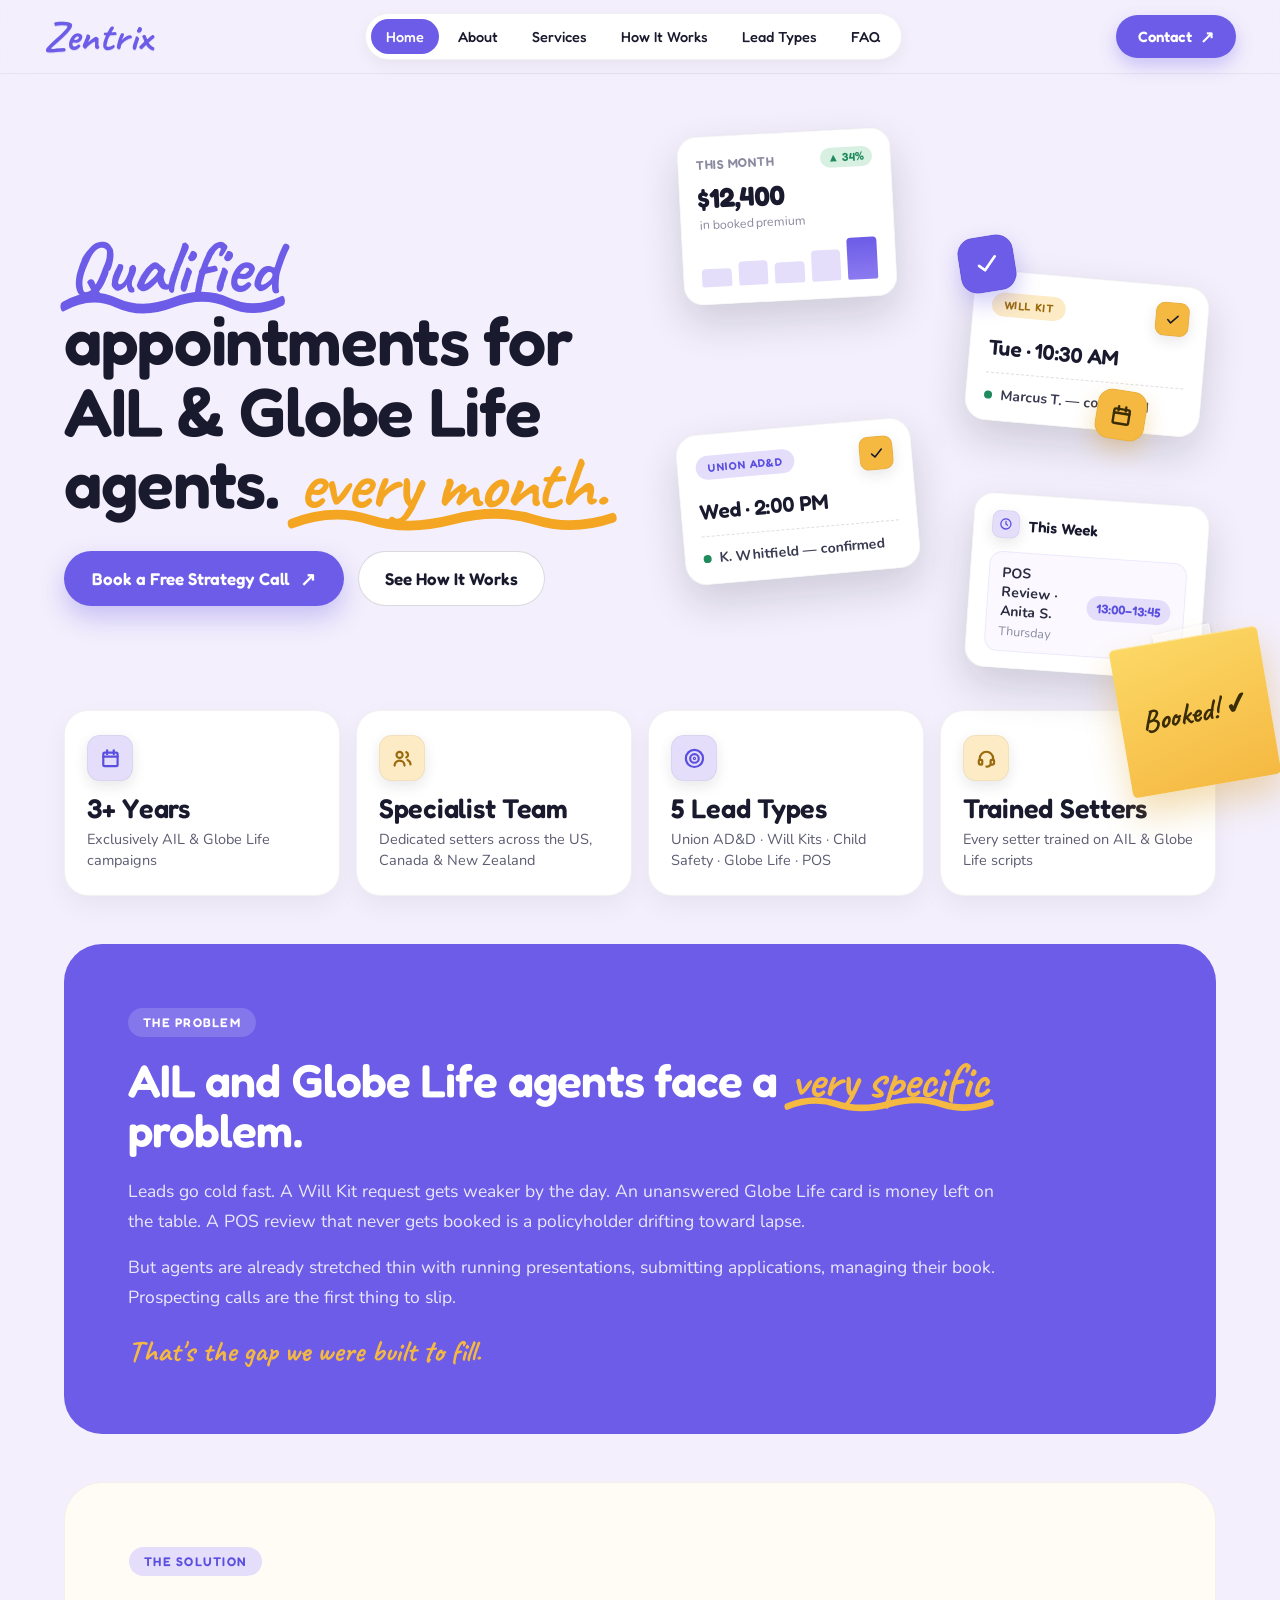
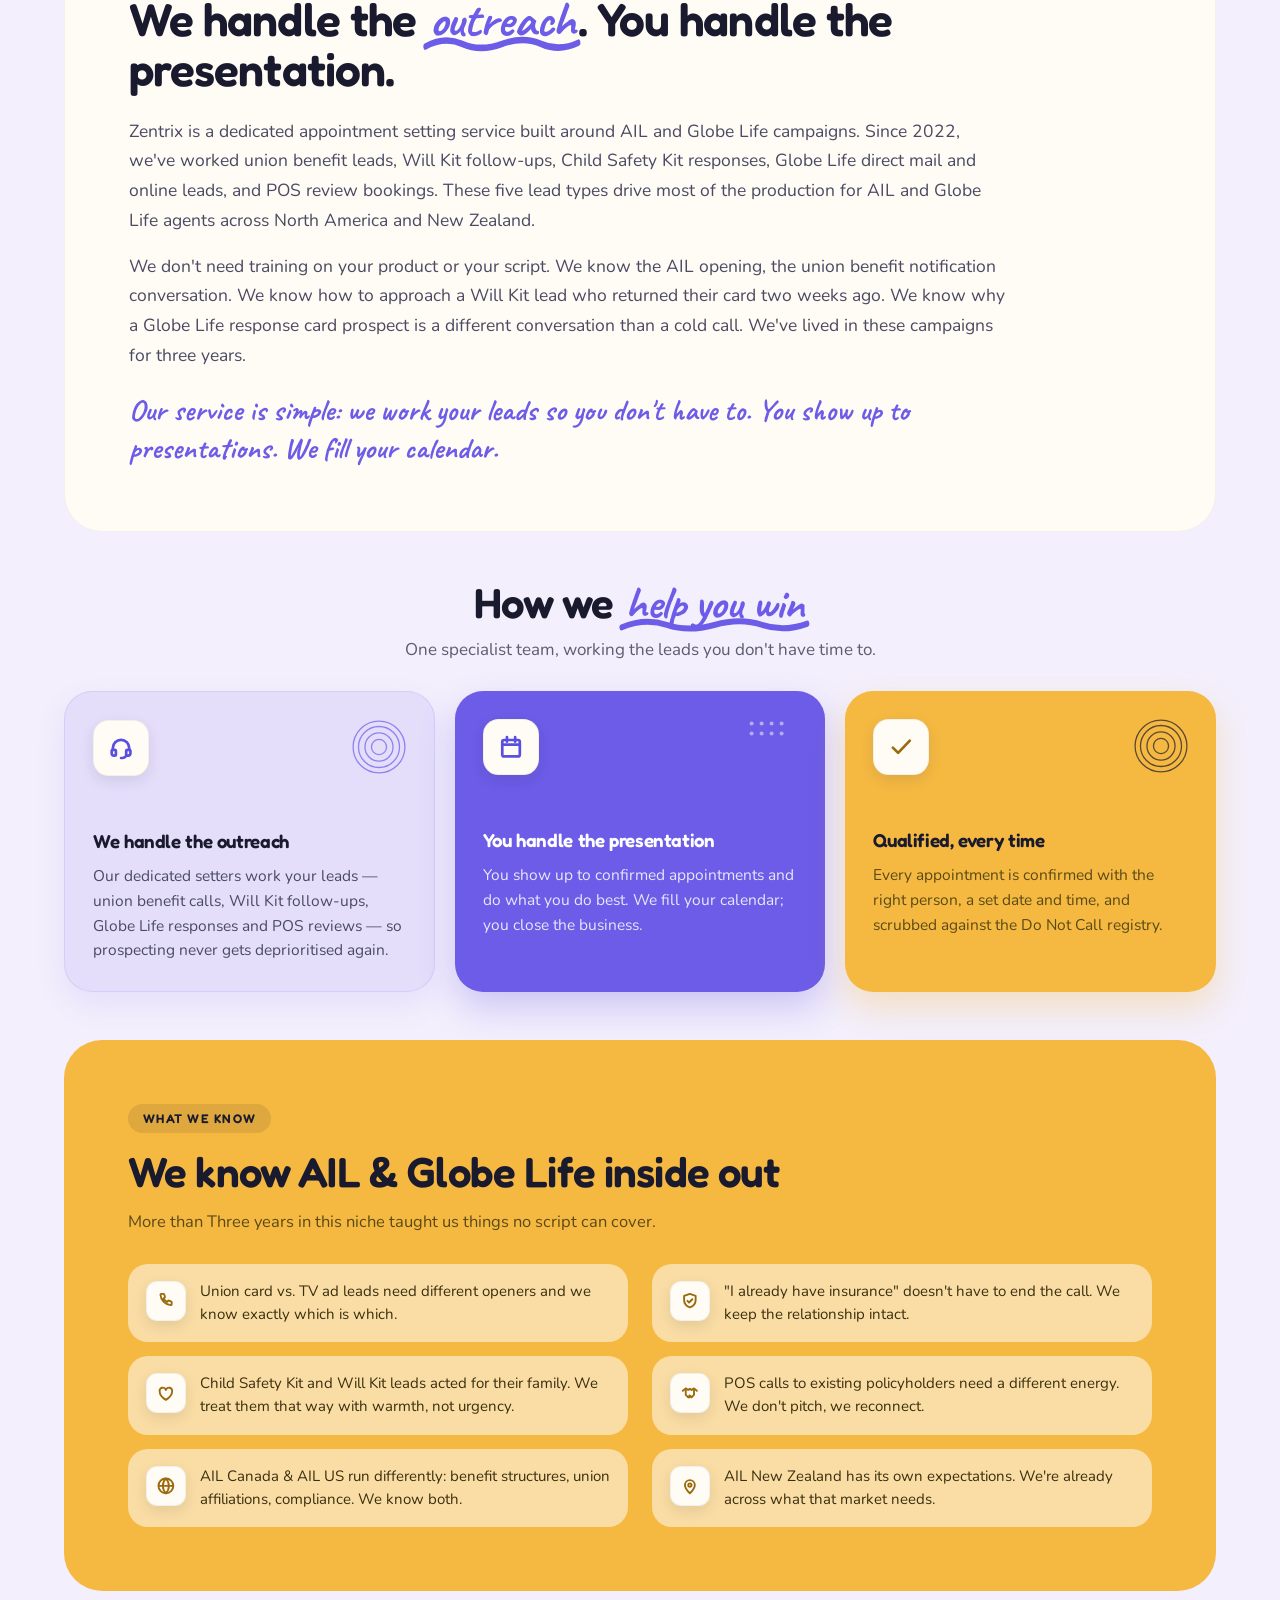
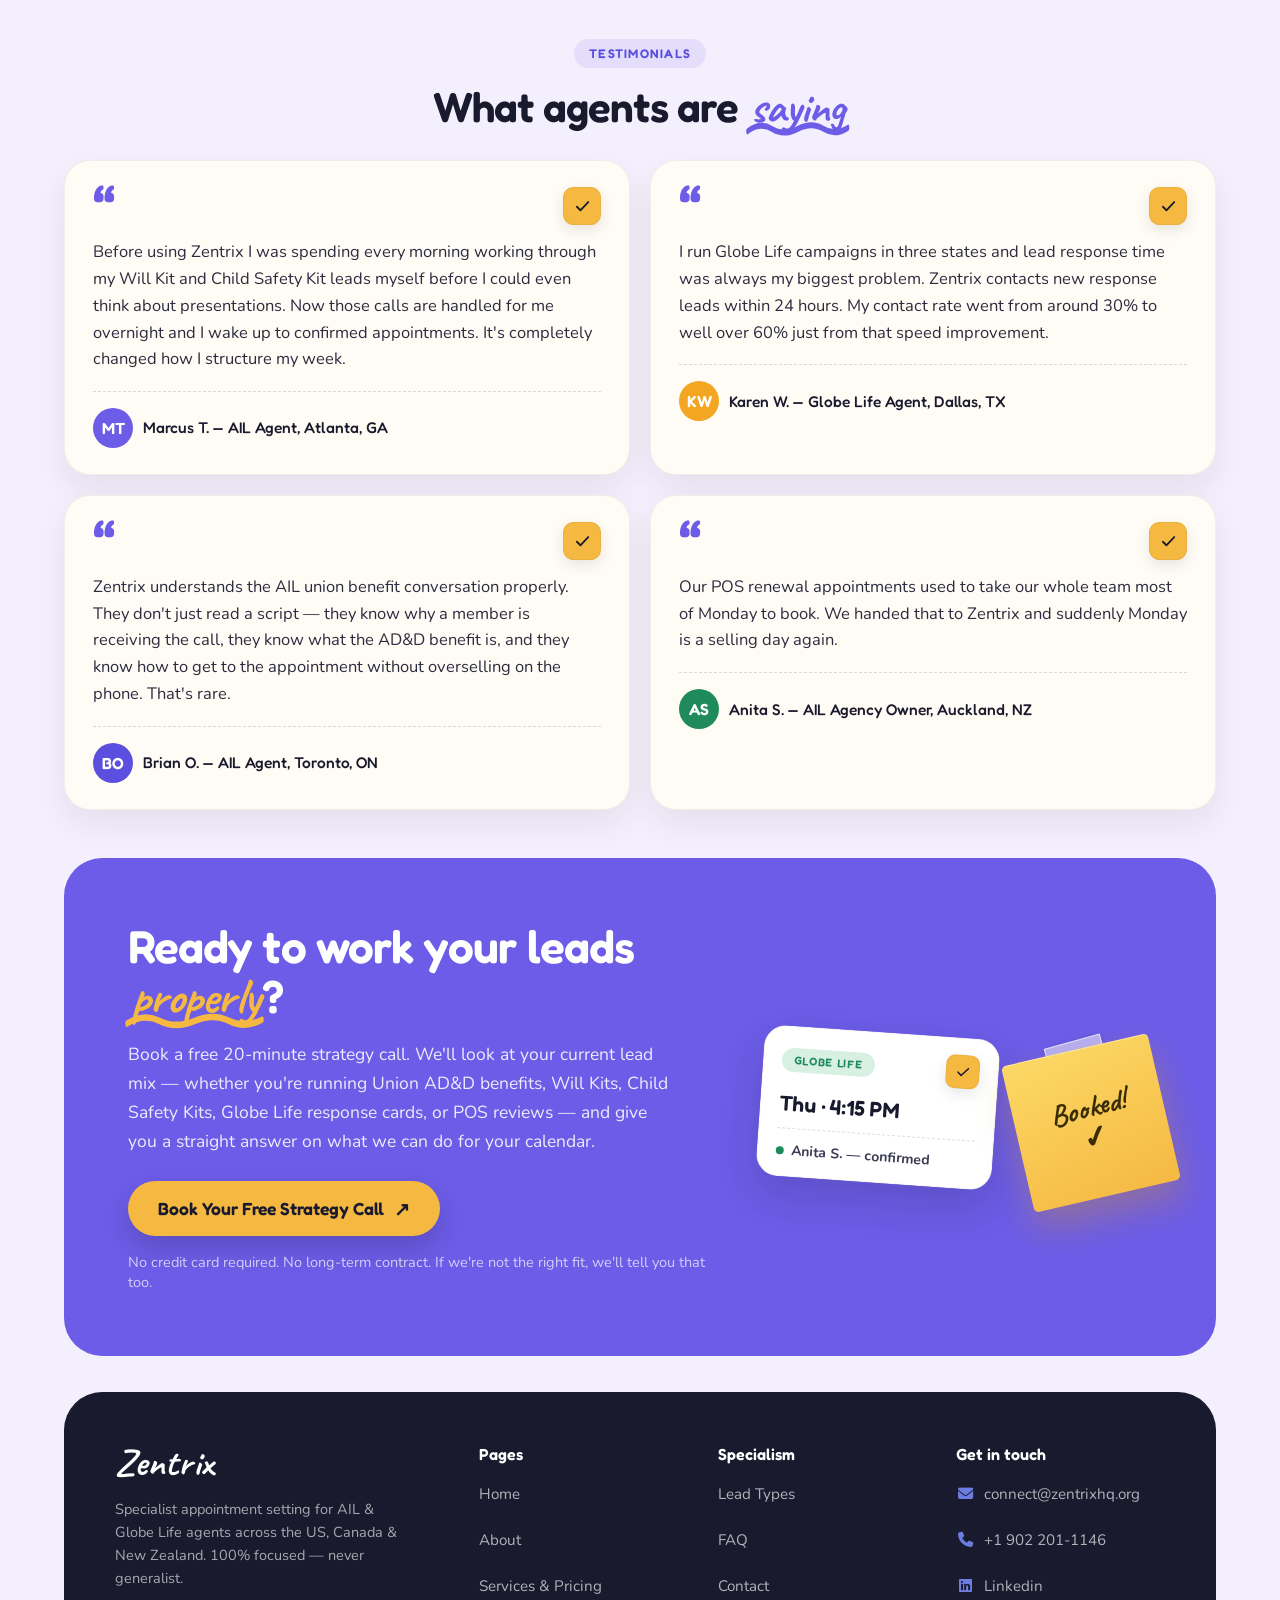
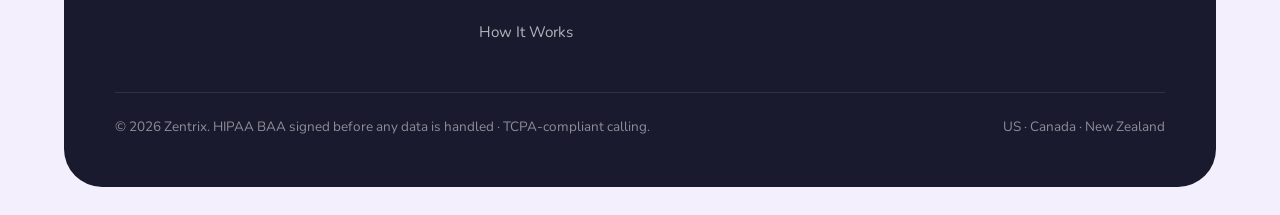
==== commit 6cd070ee: "Update index.html" ====
--- a/site/index.html
+++ b/site/index.html
@@ -359,12 +359,85 @@
         <a class="footer-link" href="faq.html">FAQ</a>
         <a class="footer-link" href="contact.html">Contact</a>
       </div>
-      <div>
-        <div class="footer-col-title">Get in touch</div>
-        <span class="footer-link">connect@zentrixhq.org</span>
-        <span class="footer-link">+1 (XXX) XXX-XXXX</span>
-        <span class="footer-link">linkedin.com/company/zentrix-communications</span>
-      </div>
+      <div class="footer-col">
+  <div class="footer-col-title">Get in touch</div>
+
+  <a href="mailto:connect@zentrixhq.org" class="footer-link">
+    <i class="fas fa-envelope footer-icon"></i>
+    <span>connect@zentrixhq.org</span>
+  </a>
+
+  <a href="tel:+19022011146" class="footer-link">
+    <i class="fas fa-phone footer-icon"></i>
+    <span>+1 902 201-1146</span>
+  </a>
+
+  <a href="https://linkedin.com/company/zentrix-communications" target="_blank" rel="noopener noreferrer" class="footer-link">
+    <i class="fab fa-linkedin footer-icon"></i>
+    <span>Linkedin</span>
+  </a>
+</div>
+
+<style>
+.footer-col-title {
+  font-weight: 600;
+  font-size: 1rem;
+  margin-bottom: 12px;
+  color: #fff;
+}
+
+.footer-link {
+  display: flex;
+  align-items: center;
+  gap: 10px;
+  color: #b0b3b8;
+  text-decoration: none;
+  padding: 8px 0;
+  font-size: 0.95rem;
+  transition: all 0.25s ease;
+  position: relative;
+}
+
+.footer-icon {
+  width: 18px;
+  text-align: center;
+  color: #6c7ce0;
+  transition: transform 0.25s ease, color 0.25s ease;
+}
+
+.footer-link:hover {
+  color: #ffffff;
+  transform: translateX(4px);
+}
+
+.footer-link:hover .footer-icon {
+  color: #8a9bff;
+  transform: scale(1.15) rotate(-5deg);
+}
+
+/* underline sweep animation */
+.footer-link span {
+  position: relative;
+}
+
+.footer-link span::after {
+  content: '';
+  position: absolute;
+  left: 0;
+  bottom: -2px;
+  width: 0%;
+  height: 1px;
+  background: #8a9bff;
+  transition: width 0.3s ease;
+}
+
+.footer-link:hover span::after {
+  width: 100%;
+}
+</style>
+
+<!-- Add this once in your <head> if not already included -->
+<link rel="stylesheet" href="https://cdnjs.cloudflare.com/ajax/libs/font-awesome/6.5.1/css/all.min.css">
     </div>
     <div class="footer-bottom">
       <span>© 2026 Zentrix. HIPAA BAA signed before any data is handled · TCPA-compliant calling.</span>
